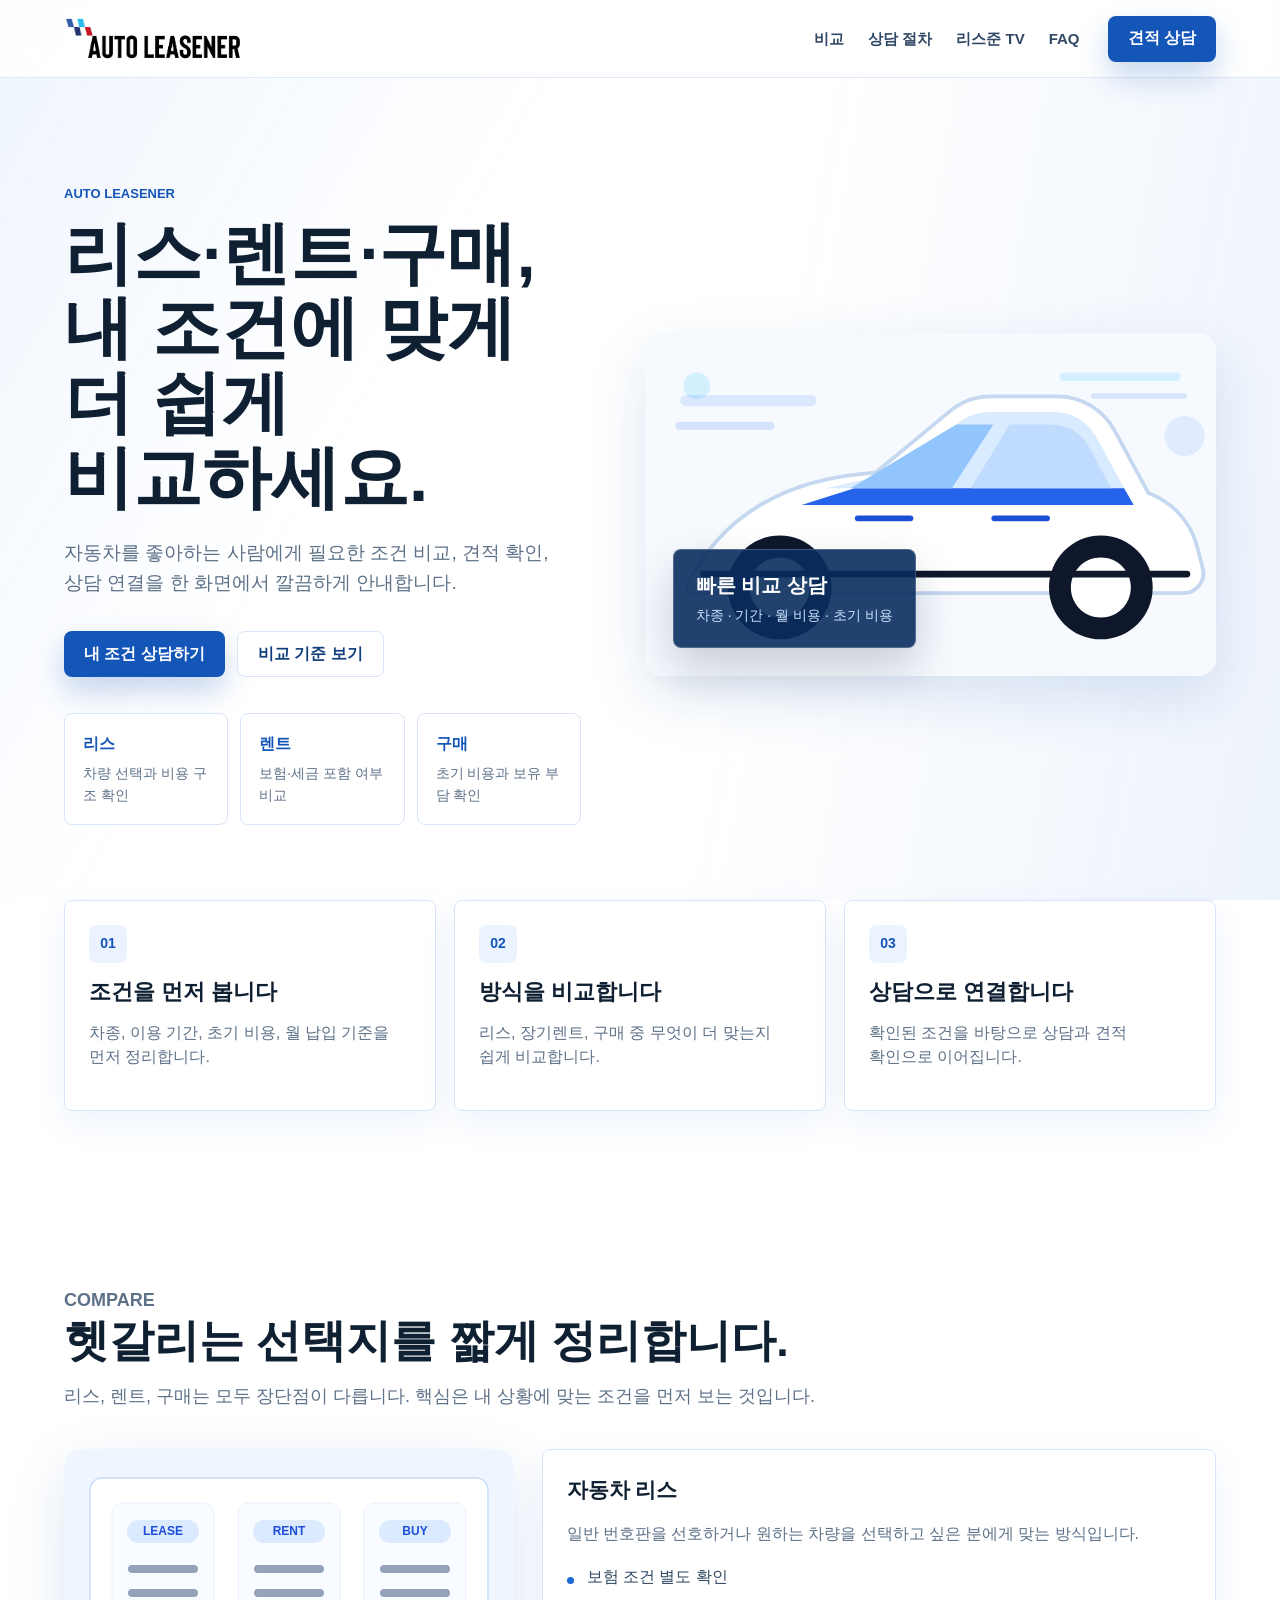
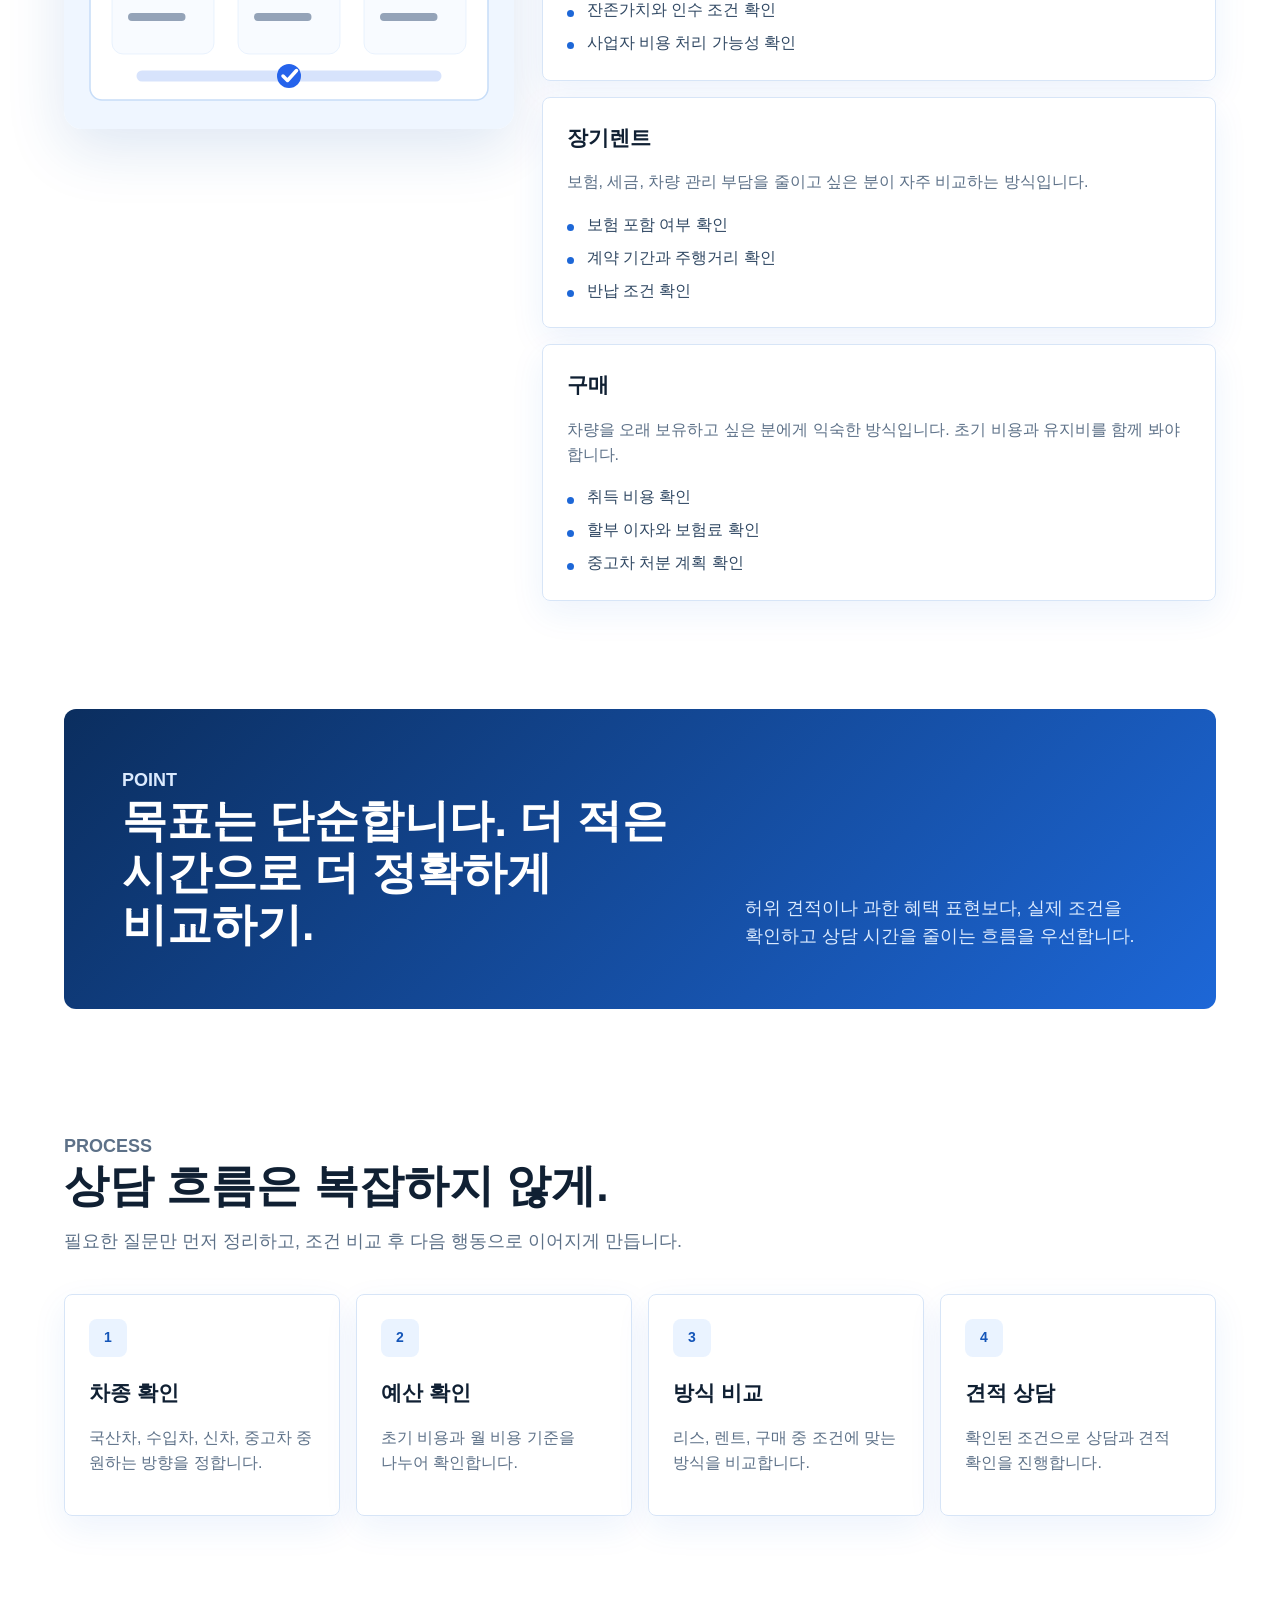
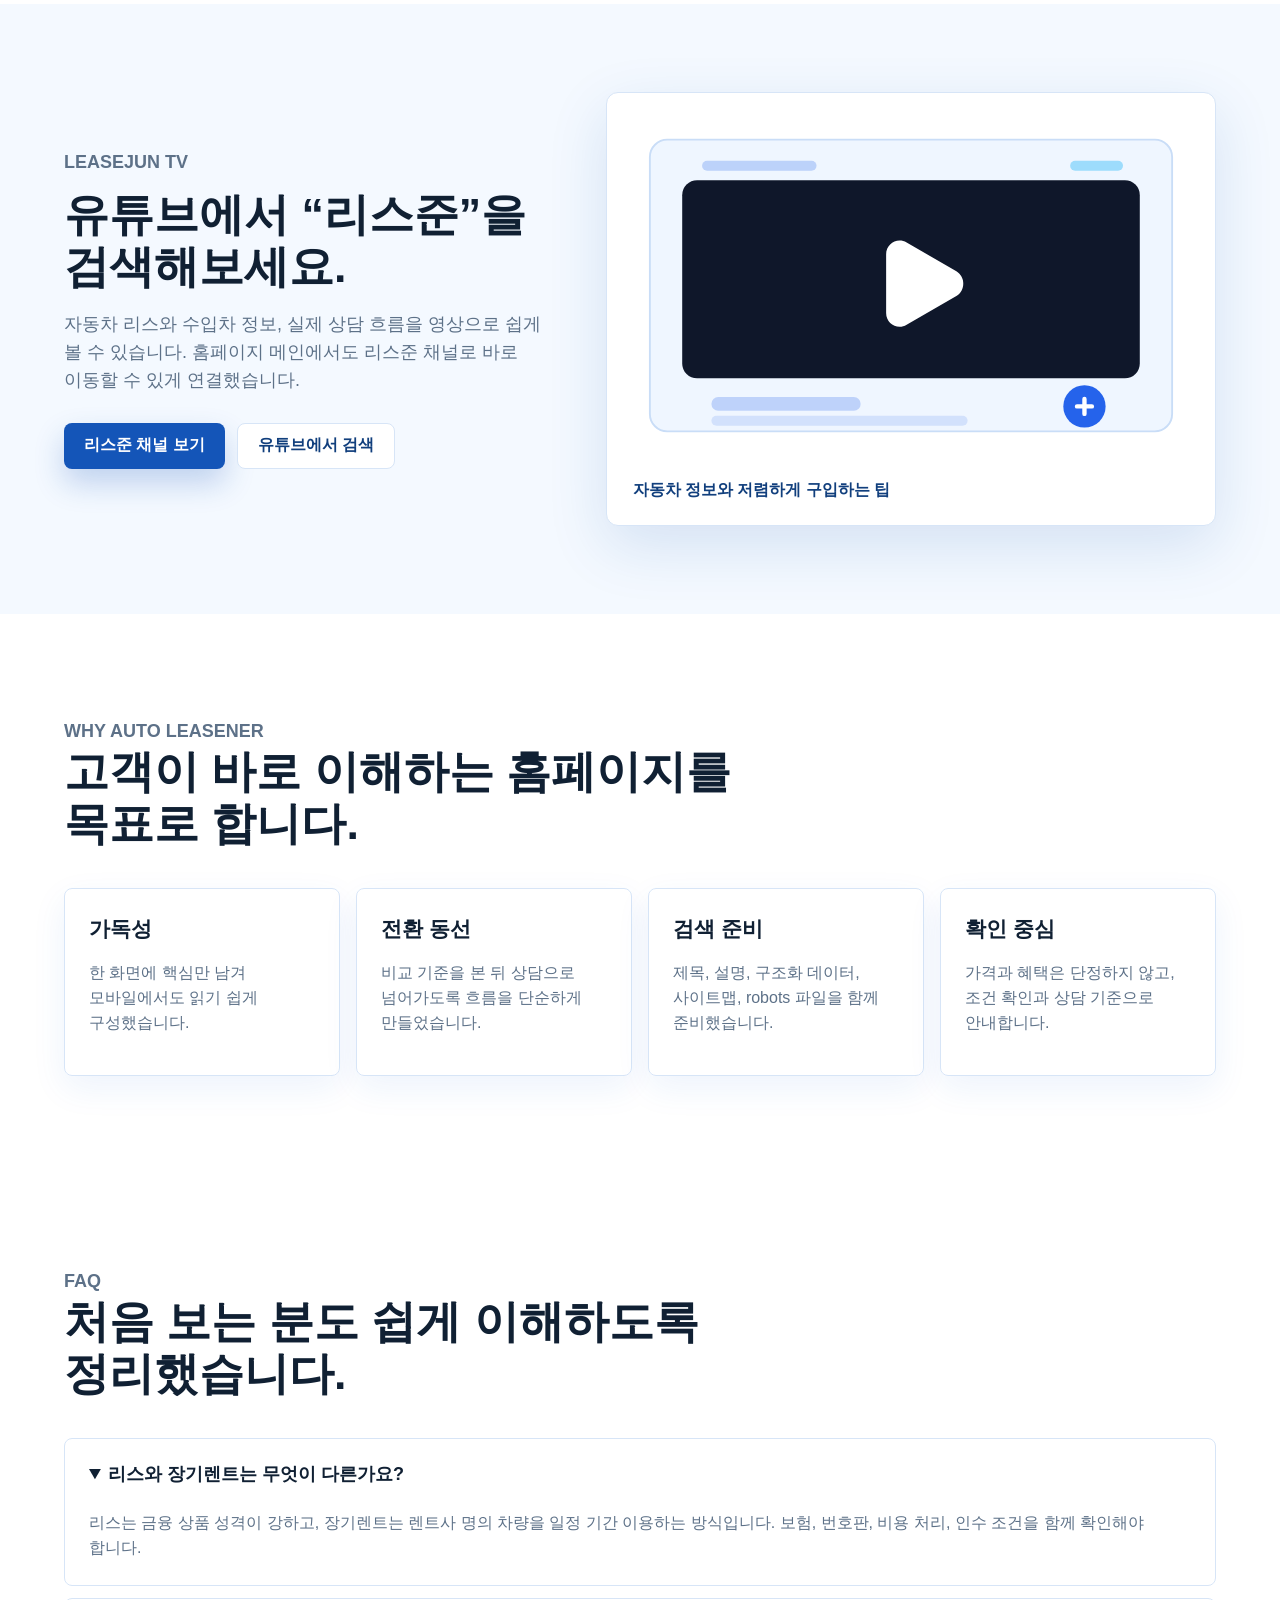
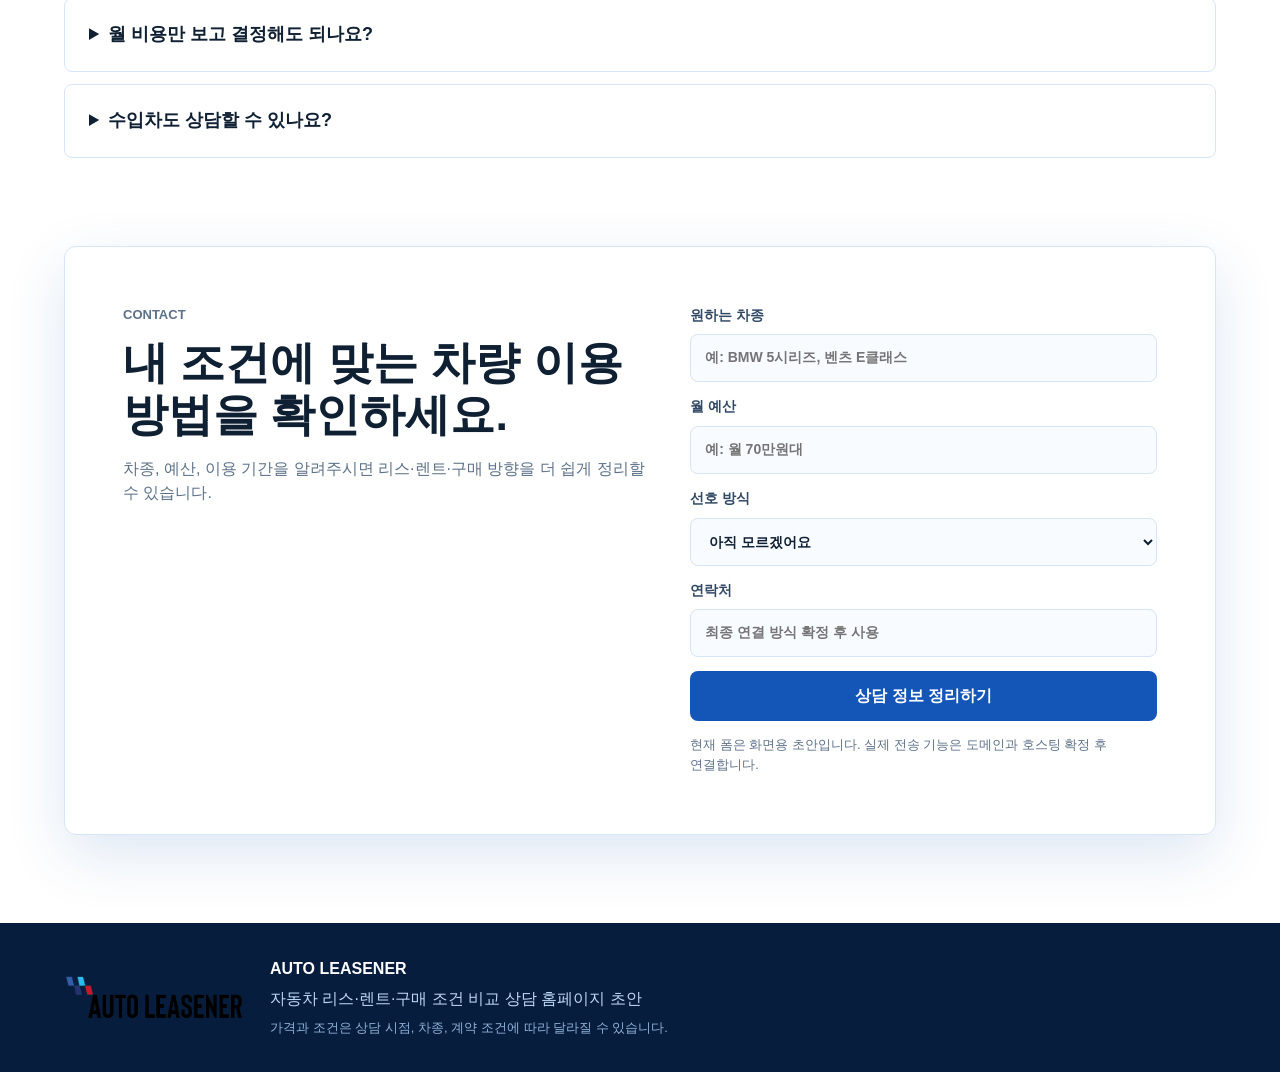
==== index.html @ 3986be1b "Add AUTO LEASENER homepage" ====
<!doctype html>
<html lang="ko">
  <head>
    <meta charset="utf-8">
    <meta name="viewport" content="width=device-width, initial-scale=1">
    <title>AUTO LEASENER | 자동차 리스·렌트·구매 상담</title>
    <meta name="description" content="AUTO LEASENER는 자동차 리스, 장기렌트, 구매 조건을 쉽게 비교하고 상담까지 연결하는 자동차 금융 상담 홈페이지입니다.">
    <meta name="keywords" content="오토리스너, AUTO LEASENER, 자동차리스, 장기렌트, 수입차리스, 자동차구매, 리스준">
    <meta name="robots" content="index, follow">
    <meta property="og:type" content="website">
    <meta property="og:locale" content="ko_KR">
    <meta property="og:title" content="AUTO LEASENER | 자동차 리스·렌트·구매 상담">
    <meta property="og:description" content="리스, 렌트, 구매 조건을 한눈에 비교하고 내 상황에 맞는 상담으로 이어집니다.">
    <meta property="og:image" content="https://dlwnsdud111.github.io/codex-ppt-autoleasener/assets/hero-car.svg">
    <meta property="og:url" content="https://dlwnsdud111.github.io/codex-ppt-autoleasener/">
    <meta name="twitter:card" content="summary_large_image">
    <link rel="canonical" href="https://dlwnsdud111.github.io/codex-ppt-autoleasener/">
    <link rel="icon" href="./assets/autoleasener-logo.png">
    <link rel="manifest" href="./site.webmanifest">
    <link rel="stylesheet" href="./styles.css">
    <!-- Naver Search Advisor verification meta tag goes here after the owner code is issued. -->
    <script type="application/ld+json">
      {
        "@context": "https://schema.org",
        "@type": "AutoDealer",
        "name": "AUTO LEASENER",
        "alternateName": "오토리스너",
        "url": "https://dlwnsdud111.github.io/codex-ppt-autoleasener/",
        "description": "자동차 리스, 장기렌트, 구매 비교 상담",
        "areaServed": "KR",
        "sameAs": [
          "https://www.youtube.com/channel/UCUGR-MnPTcXiAErvOovurAw",
          "https://sautolease.tistory.com/"
        ]
      }
    </script>
  </head>
  <body>
    <header class="site-header" data-elevated="false">
      <a class="brand" href="#top" aria-label="AUTO LEASENER 홈">
        <img src="./assets/autoleasener-logo.png" alt="AUTO LEASENER 로고">
      </a>
      <nav class="main-nav" aria-label="주요 메뉴">
        <a href="#compare">비교</a>
        <a href="#process">상담 절차</a>
        <a href="#leasejun">리스준 TV</a>
        <a href="#faq">FAQ</a>
      </nav>
      <a class="header-cta" href="#contact">견적 상담</a>
    </header>

    <main id="top">
      <section class="hero">
        <div class="hero-copy">
          <p class="eyebrow">AUTO LEASENER</p>
          <h1>리스·렌트·구매, 내 조건에 맞게 더 쉽게 비교하세요.</h1>
          <p class="hero-lead">
            자동차를 좋아하는 사람에게 필요한 조건 비교, 견적 확인, 상담 연결을 한 화면에서 깔끔하게 안내합니다.
          </p>
          <div class="hero-actions">
            <a class="primary-button" href="#contact">내 조건 상담하기</a>
            <a class="secondary-button" href="#compare">비교 기준 보기</a>
          </div>
          <dl class="trust-row" aria-label="서비스 핵심">
            <div>
              <dt>리스</dt>
              <dd>차량 선택과 비용 구조 확인</dd>
            </div>
            <div>
              <dt>렌트</dt>
              <dd>보험·세금 포함 여부 비교</dd>
            </div>
            <div>
              <dt>구매</dt>
              <dd>초기 비용과 보유 부담 확인</dd>
            </div>
          </dl>
        </div>
        <div class="hero-visual" aria-label="자동차 이미지">
          <img src="./assets/hero-car.svg" alt="파란색과 흰색 톤의 고급 자동차 이미지">
          <div class="hero-card">
            <strong>빠른 비교 상담</strong>
            <span>차종 · 기간 · 월 비용 · 초기 비용</span>
          </div>
        </div>
      </section>

      <section class="quick-panel" aria-label="핵심 안내">
        <article>
          <span>01</span>
          <h2>조건을 먼저 봅니다</h2>
          <p>차종, 이용 기간, 초기 비용, 월 납입 기준을 먼저 정리합니다.</p>
        </article>
        <article>
          <span>02</span>
          <h2>방식을 비교합니다</h2>
          <p>리스, 장기렌트, 구매 중 무엇이 더 맞는지 쉽게 비교합니다.</p>
        </article>
        <article>
          <span>03</span>
          <h2>상담으로 연결합니다</h2>
          <p>확인된 조건을 바탕으로 상담과 견적 확인으로 이어집니다.</p>
        </article>
      </section>

      <section class="section" id="compare">
        <div class="section-heading">
          <p class="eyebrow">Compare</p>
          <h2>헷갈리는 선택지를 짧게 정리합니다.</h2>
          <p>리스, 렌트, 구매는 모두 장단점이 다릅니다. 핵심은 내 상황에 맞는 조건을 먼저 보는 것입니다.</p>
        </div>
        <div class="compare-layout">
          <img class="compare-visual" src="./assets/compare-visual.svg" alt="리스 렌트 구매 비교 카드 이미지">
          <div class="compare-cards">
            <article>
              <h3>자동차 리스</h3>
              <p>일반 번호판을 선호하거나 원하는 차량을 선택하고 싶은 분에게 맞는 방식입니다.</p>
              <ul>
                <li>보험 조건 별도 확인</li>
                <li>잔존가치와 인수 조건 확인</li>
                <li>사업자 비용 처리 가능성 확인</li>
              </ul>
            </article>
            <article>
              <h3>장기렌트</h3>
              <p>보험, 세금, 차량 관리 부담을 줄이고 싶은 분이 자주 비교하는 방식입니다.</p>
              <ul>
                <li>보험 포함 여부 확인</li>
                <li>계약 기간과 주행거리 확인</li>
                <li>반납 조건 확인</li>
              </ul>
            </article>
            <article>
              <h3>구매</h3>
              <p>차량을 오래 보유하고 싶은 분에게 익숙한 방식입니다. 초기 비용과 유지비를 함께 봐야 합니다.</p>
              <ul>
                <li>취득 비용 확인</li>
                <li>할부 이자와 보험료 확인</li>
                <li>중고차 처분 계획 확인</li>
              </ul>
            </article>
          </div>
        </div>
      </section>

      <section class="blue-band">
        <div>
          <p class="eyebrow">Point</p>
          <h2>목표는 단순합니다. 더 적은 시간으로 더 정확하게 비교하기.</h2>
        </div>
        <p>
          허위 견적이나 과한 혜택 표현보다, 실제 조건을 확인하고 상담 시간을 줄이는 흐름을 우선합니다.
        </p>
      </section>

      <section class="section" id="process">
        <div class="section-heading">
          <p class="eyebrow">Process</p>
          <h2>상담 흐름은 복잡하지 않게.</h2>
          <p>필요한 질문만 먼저 정리하고, 조건 비교 후 다음 행동으로 이어지게 만듭니다.</p>
        </div>
        <ol class="process-list">
          <li>
            <span>1</span>
            <h3>차종 확인</h3>
            <p>국산차, 수입차, 신차, 중고차 중 원하는 방향을 정합니다.</p>
          </li>
          <li>
            <span>2</span>
            <h3>예산 확인</h3>
            <p>초기 비용과 월 비용 기준을 나누어 확인합니다.</p>
          </li>
          <li>
            <span>3</span>
            <h3>방식 비교</h3>
            <p>리스, 렌트, 구매 중 조건에 맞는 방식을 비교합니다.</p>
          </li>
          <li>
            <span>4</span>
            <h3>견적 상담</h3>
            <p>확인된 조건으로 상담과 견적 확인을 진행합니다.</p>
          </li>
        </ol>
      </section>

      <section class="section media-section" id="leasejun">
        <div class="media-copy">
          <p class="eyebrow">Leasejun TV</p>
          <h2>유튜브에서 “리스준”을 검색해보세요.</h2>
          <p>
            자동차 리스와 수입차 정보, 실제 상담 흐름을 영상으로 쉽게 볼 수 있습니다.
            홈페이지 메인에서도 리스준 채널로 바로 이동할 수 있게 연결했습니다.
          </p>
          <div class="media-actions">
            <a class="primary-button" href="https://www.youtube.com/channel/UCUGR-MnPTcXiAErvOovurAw" target="_blank" rel="noopener">리스준 채널 보기</a>
            <a class="secondary-button" href="https://www.youtube.com/results?search_query=%EB%A6%AC%EC%8A%A4%EC%A4%80" target="_blank" rel="noopener">유튜브에서 검색</a>
          </div>
        </div>
        <a class="video-card" href="https://www.youtube.com/channel/UCUGR-MnPTcXiAErvOovurAw" target="_blank" rel="noopener" aria-label="리스준 유튜브 채널 열기">
          <img src="./assets/youtube-leasejun.svg" alt="리스준 TV 홍보 카드">
          <span>자동차 정보와 저렴하게 구입하는 팁</span>
        </a>
      </section>

      <section class="section proof-section">
        <div class="section-heading">
          <p class="eyebrow">Why AUTO LEASENER</p>
          <h2>고객이 바로 이해하는 홈페이지를 목표로 합니다.</h2>
        </div>
        <div class="proof-grid">
          <article>
            <h3>가독성</h3>
            <p>한 화면에 핵심만 남겨 모바일에서도 읽기 쉽게 구성했습니다.</p>
          </article>
          <article>
            <h3>전환 동선</h3>
            <p>비교 기준을 본 뒤 상담으로 넘어가도록 흐름을 단순하게 만들었습니다.</p>
          </article>
          <article>
            <h3>검색 준비</h3>
            <p>제목, 설명, 구조화 데이터, 사이트맵, robots 파일을 함께 준비했습니다.</p>
          </article>
          <article>
            <h3>확인 중심</h3>
            <p>가격과 혜택은 단정하지 않고, 조건 확인과 상담 기준으로 안내합니다.</p>
          </article>
        </div>
      </section>

      <section class="section" id="faq">
        <div class="section-heading">
          <p class="eyebrow">FAQ</p>
          <h2>처음 보는 분도 쉽게 이해하도록 정리했습니다.</h2>
        </div>
        <div class="faq-list">
          <details open>
            <summary>리스와 장기렌트는 무엇이 다른가요?</summary>
            <p>리스는 금융 상품 성격이 강하고, 장기렌트는 렌트사 명의 차량을 일정 기간 이용하는 방식입니다. 보험, 번호판, 비용 처리, 인수 조건을 함께 확인해야 합니다.</p>
          </details>
          <details>
            <summary>월 비용만 보고 결정해도 되나요?</summary>
            <p>아니요. 초기 비용, 주행거리, 보험, 계약 기간, 반납 조건까지 함께 봐야 실제 부담을 알 수 있습니다.</p>
          </details>
          <details>
            <summary>수입차도 상담할 수 있나요?</summary>
            <p>가능한 방향으로 구성했습니다. 실제 가능 차종과 조건은 상담 시점의 재고와 프로모션에 따라 달라질 수 있습니다.</p>
          </details>
        </div>
      </section>

      <section class="contact-section" id="contact">
        <div>
          <p class="eyebrow">Contact</p>
          <h2>내 조건에 맞는 차량 이용 방법을 확인하세요.</h2>
          <p>차종, 예산, 이용 기간을 알려주시면 리스·렌트·구매 방향을 더 쉽게 정리할 수 있습니다.</p>
        </div>
        <form class="contact-form" aria-label="견적 상담 신청 폼">
          <label>
            원하는 차종
            <input type="text" name="car" placeholder="예: BMW 5시리즈, 벤츠 E클래스">
          </label>
          <label>
            월 예산
            <input type="text" name="budget" placeholder="예: 월 70만원대">
          </label>
          <label>
            선호 방식
            <select name="type">
              <option>아직 모르겠어요</option>
              <option>리스</option>
              <option>장기렌트</option>
              <option>구매</option>
            </select>
          </label>
          <label>
            연락처
            <input type="text" name="contact" placeholder="최종 연결 방식 확정 후 사용">
          </label>
          <button type="button">상담 정보 정리하기</button>
          <p class="form-note">현재 폼은 화면용 초안입니다. 실제 전송 기능은 도메인과 호스팅 확정 후 연결합니다.</p>
        </form>
      </section>
    </main>

    <footer class="site-footer">
      <img src="./assets/autoleasener-logo.png" alt="AUTO LEASENER 로고">
      <div>
        <strong>AUTO LEASENER</strong>
        <p>자동차 리스·렌트·구매 조건 비교 상담 홈페이지 초안</p>
        <p class="small">가격과 조건은 상담 시점, 차종, 계약 조건에 따라 달라질 수 있습니다.</p>
      </div>
    </footer>
    <script src="./script.js"></script>
  </body>
</html>
---- styles.css ----
:root {
  --blue-900: #0b2e5f;
  --blue-800: #113f7d;
  --blue-700: #1455b8;
  --blue-600: #1d67d7;
  --blue-500: #2f80ed;
  --blue-100: #eaf3ff;
  --sky-100: #f4f9ff;
  --ink: #102033;
  --muted: #5d7188;
  --line: #d7e5f7;
  --white: #ffffff;
  --shadow: 0 20px 60px rgba(21, 86, 171, .14);
}

* {
  box-sizing: border-box;
}

html {
  scroll-behavior: smooth;
}

body {
  margin: 0;
  font-family: "Pretendard", "Noto Sans KR", "Apple SD Gothic Neo", "Malgun Gothic", Arial, sans-serif;
  color: var(--ink);
  background: #fff;
  line-height: 1.55;
}

body::before {
  content: "";
  position: fixed;
  inset: 0;
  pointer-events: none;
  background:
    linear-gradient(120deg, rgba(47, 128, 237, .08), transparent 34%),
    linear-gradient(280deg, rgba(29, 103, 215, .08), transparent 42%);
  z-index: -1;
}

a {
  color: inherit;
  text-decoration: none;
}

img {
  display: block;
  max-width: 100%;
}

.site-header {
  position: sticky;
  top: 0;
  z-index: 20;
  display: flex;
  align-items: center;
  gap: 28px;
  height: 78px;
  padding: 0 clamp(20px, 5vw, 72px);
  background: rgba(255, 255, 255, .9);
  border-bottom: 1px solid rgba(215, 229, 247, .8);
  backdrop-filter: blur(16px);
}

.site-header[data-elevated="true"] {
  box-shadow: 0 12px 30px rgba(16, 32, 51, .08);
}

.brand {
  display: flex;
  align-items: center;
  width: 178px;
  min-width: 178px;
}

.brand img {
  width: 100%;
  height: auto;
}

.main-nav {
  display: flex;
  align-items: center;
  gap: 24px;
  margin-left: auto;
  color: #304863;
  font-size: 15px;
  font-weight: 700;
}

.main-nav a:hover {
  color: var(--blue-700);
}

.header-cta,
.primary-button,
.secondary-button {
  display: inline-flex;
  align-items: center;
  justify-content: center;
  min-height: 46px;
  padding: 0 20px;
  border-radius: 8px;
  font-weight: 800;
  white-space: nowrap;
}

.header-cta,
.primary-button {
  color: #fff;
  background: var(--blue-700);
  box-shadow: 0 14px 30px rgba(20, 85, 184, .24);
}

.secondary-button {
  color: var(--blue-800);
  background: #fff;
  border: 1px solid var(--line);
}

.hero {
  display: grid;
  grid-template-columns: minmax(0, .95fr) minmax(420px, 1.05fr);
  align-items: center;
  gap: clamp(28px, 5vw, 72px);
  min-height: calc(100vh - 78px);
  padding: clamp(44px, 6vw, 88px) clamp(20px, 5vw, 72px) 46px;
}

.eyebrow {
  margin: 0 0 12px;
  color: var(--blue-700);
  font-size: 13px;
  font-weight: 900;
  letter-spacing: 0;
  text-transform: uppercase;
}

h1,
h2,
h3,
p {
  word-break: keep-all;
}

h1 {
  max-width: 680px;
  margin: 0;
  font-size: clamp(40px, 5.4vw, 74px);
  line-height: 1.08;
  letter-spacing: 0;
}

h2 {
  margin: 0;
  font-size: clamp(28px, 3.5vw, 48px);
  line-height: 1.16;
  letter-spacing: 0;
}

h3 {
  margin: 0;
  font-size: 21px;
  letter-spacing: 0;
}

.hero-lead {
  max-width: 620px;
  margin: 24px 0 0;
  color: var(--muted);
  font-size: 19px;
}

.hero-actions {
  display: flex;
  flex-wrap: wrap;
  gap: 12px;
  margin-top: 34px;
}

.trust-row {
  display: grid;
  grid-template-columns: repeat(3, minmax(0, 1fr));
  gap: 12px;
  max-width: 660px;
  margin: 36px 0 0;
}

.trust-row div {
  padding: 18px;
  border: 1px solid var(--line);
  border-radius: 8px;
  background: rgba(255, 255, 255, .82);
}

.trust-row dt {
  color: var(--blue-700);
  font-weight: 900;
}

.trust-row dd {
  margin: 6px 0 0;
  color: var(--muted);
  font-size: 14px;
}

.hero-visual {
  position: relative;
}

.hero-visual img {
  width: 100%;
  border-radius: 18px;
  box-shadow: var(--shadow);
}

.hero-card {
  position: absolute;
  left: 28px;
  bottom: 28px;
  display: grid;
  gap: 4px;
  max-width: 340px;
  padding: 20px 22px;
  color: #fff;
  background: rgba(11, 46, 95, .9);
  border: 1px solid rgba(255, 255, 255, .22);
  border-radius: 8px;
  box-shadow: 0 20px 44px rgba(15, 23, 42, .2);
}

.hero-card strong {
  font-size: 20px;
}

.hero-card span {
  color: #cfe4ff;
  font-size: 14px;
}

.quick-panel {
  display: grid;
  grid-template-columns: repeat(3, minmax(0, 1fr));
  gap: 18px;
  padding: 0 clamp(20px, 5vw, 72px) 72px;
}

.quick-panel article,
.compare-cards article,
.proof-grid article,
.process-list li {
  border: 1px solid var(--line);
  border-radius: 8px;
  background: rgba(255, 255, 255, .94);
  box-shadow: 0 12px 34px rgba(29, 103, 215, .08);
}

.quick-panel article {
  padding: 24px;
}

.quick-panel span,
.process-list span {
  display: inline-flex;
  align-items: center;
  justify-content: center;
  width: 38px;
  height: 38px;
  color: var(--blue-700);
  font-size: 14px;
  font-weight: 900;
  background: var(--blue-100);
  border-radius: 8px;
}

.quick-panel h2 {
  margin-top: 16px;
  font-size: 22px;
}

.quick-panel p,
.compare-cards p,
.proof-grid p,
.process-list p,
.section-heading p,
.media-copy p,
.contact-section p,
.faq-list p {
  color: var(--muted);
}

.section {
  padding: 88px clamp(20px, 5vw, 72px);
}

.section-heading {
  max-width: 760px;
  margin-bottom: 38px;
}

.section-heading p {
  margin: 16px 0 0;
  font-size: 18px;
}

.compare-layout {
  display: grid;
  grid-template-columns: minmax(340px, .8fr) minmax(0, 1.2fr);
  gap: 28px;
  align-items: start;
}

.compare-visual {
  width: 100%;
  border-radius: 18px;
  box-shadow: var(--shadow);
}

.compare-cards {
  display: grid;
  gap: 16px;
}

.compare-cards article {
  padding: 24px;
}

.compare-cards ul {
  display: grid;
  gap: 8px;
  margin: 18px 0 0;
  padding: 0;
  list-style: none;
}

.compare-cards li {
  position: relative;
  padding-left: 20px;
  color: #304863;
}

.compare-cards li::before {
  content: "";
  position: absolute;
  left: 0;
  top: .72em;
  width: 7px;
  height: 7px;
  background: var(--blue-600);
  border-radius: 999px;
}

.blue-band {
  display: grid;
  grid-template-columns: minmax(0, 1fr) minmax(320px, .7fr);
  gap: 32px;
  align-items: end;
  margin: 20px clamp(20px, 5vw, 72px);
  padding: clamp(32px, 5vw, 58px);
  color: #fff;
  background: linear-gradient(135deg, var(--blue-900), var(--blue-600));
  border-radius: 12px;
}

.blue-band .eyebrow,
.blue-band p {
  color: #dbeafe;
}

.blue-band p {
  margin: 0;
  font-size: 18px;
}

.process-list {
  display: grid;
  grid-template-columns: repeat(4, minmax(0, 1fr));
  gap: 16px;
  margin: 0;
  padding: 0;
  list-style: none;
}

.process-list li {
  padding: 24px;
}

.process-list h3 {
  margin-top: 20px;
}

.media-section {
  display: grid;
  grid-template-columns: minmax(0, .9fr) minmax(360px, 1.1fr);
  gap: 42px;
  align-items: center;
  background: var(--sky-100);
}

.media-copy p {
  font-size: 18px;
}

.media-actions {
  display: flex;
  flex-wrap: wrap;
  gap: 12px;
  margin-top: 28px;
}

.video-card {
  display: block;
  padding: 18px;
  background: #fff;
  border: 1px solid var(--line);
  border-radius: 12px;
  box-shadow: var(--shadow);
}

.video-card span {
  display: block;
  padding: 18px 8px 4px;
  color: var(--blue-800);
  font-weight: 900;
}

.proof-grid {
  display: grid;
  grid-template-columns: repeat(4, minmax(0, 1fr));
  gap: 16px;
}

.proof-grid article {
  padding: 24px;
}

.faq-list {
  display: grid;
  gap: 12px;
}

.faq-list details {
  border: 1px solid var(--line);
  border-radius: 8px;
  background: #fff;
}

.faq-list summary {
  cursor: pointer;
  padding: 22px 24px;
  color: var(--ink);
  font-size: 18px;
  font-weight: 900;
}

.faq-list p {
  margin: 0;
  padding: 0 24px 24px;
}

.contact-section {
  display: grid;
  grid-template-columns: minmax(0, .9fr) minmax(340px, .8fr);
  gap: 42px;
  align-items: start;
  margin: 0 clamp(20px, 5vw, 72px) 88px;
  padding: clamp(32px, 5vw, 58px);
  background: #fff;
  border: 1px solid var(--line);
  border-radius: 12px;
  box-shadow: var(--shadow);
}

.contact-form {
  display: grid;
  gap: 14px;
}

.contact-form label {
  display: grid;
  gap: 8px;
  color: #304863;
  font-size: 14px;
  font-weight: 900;
}

.contact-form input,
.contact-form select {
  width: 100%;
  min-height: 48px;
  padding: 0 14px;
  color: var(--ink);
  font: inherit;
  border: 1px solid var(--line);
  border-radius: 8px;
  background: #f8fbff;
}

.contact-form button {
  min-height: 50px;
  color: #fff;
  font: inherit;
  font-weight: 900;
  background: var(--blue-700);
  border: 0;
  border-radius: 8px;
}

.form-note {
  margin: 0;
  font-size: 13px;
}

.site-footer {
  display: grid;
  grid-template-columns: 180px minmax(0, 1fr);
  gap: 26px;
  align-items: center;
  padding: 34px clamp(20px, 5vw, 72px);
  background: #071d3d;
  color: #fff;
}

.site-footer p {
  margin: 6px 0 0;
  color: #bdd7f6;
}

.site-footer .small {
  color: #8fb2d9;
  font-size: 13px;
}

@media (max-width: 980px) {
  .main-nav {
    display: none;
  }

  .hero,
  .compare-layout,
  .media-section,
  .contact-section,
  .blue-band {
    grid-template-columns: 1fr;
  }

  .hero {
    min-height: auto;
  }

  .quick-panel,
  .process-list,
  .proof-grid {
    grid-template-columns: repeat(2, minmax(0, 1fr));
  }
}

@media (max-width: 640px) {
  .site-header {
    height: auto;
    min-height: 70px;
    padding: 14px 18px;
  }

  .brand {
    width: 146px;
    min-width: 146px;
  }

  .header-cta {
    padding: 0 14px;
    min-height: 40px;
    font-size: 14px;
  }

  .hero,
  .section {
    padding-left: 18px;
    padding-right: 18px;
  }

  .trust-row,
  .quick-panel,
  .process-list,
  .proof-grid {
    grid-template-columns: 1fr;
  }

  .hero-card {
    position: static;
    margin-top: 14px;
    max-width: none;
  }

  .contact-section,
  .blue-band {
    margin-left: 18px;
    margin-right: 18px;
  }

  .site-footer {
    grid-template-columns: 1fr;
  }
}
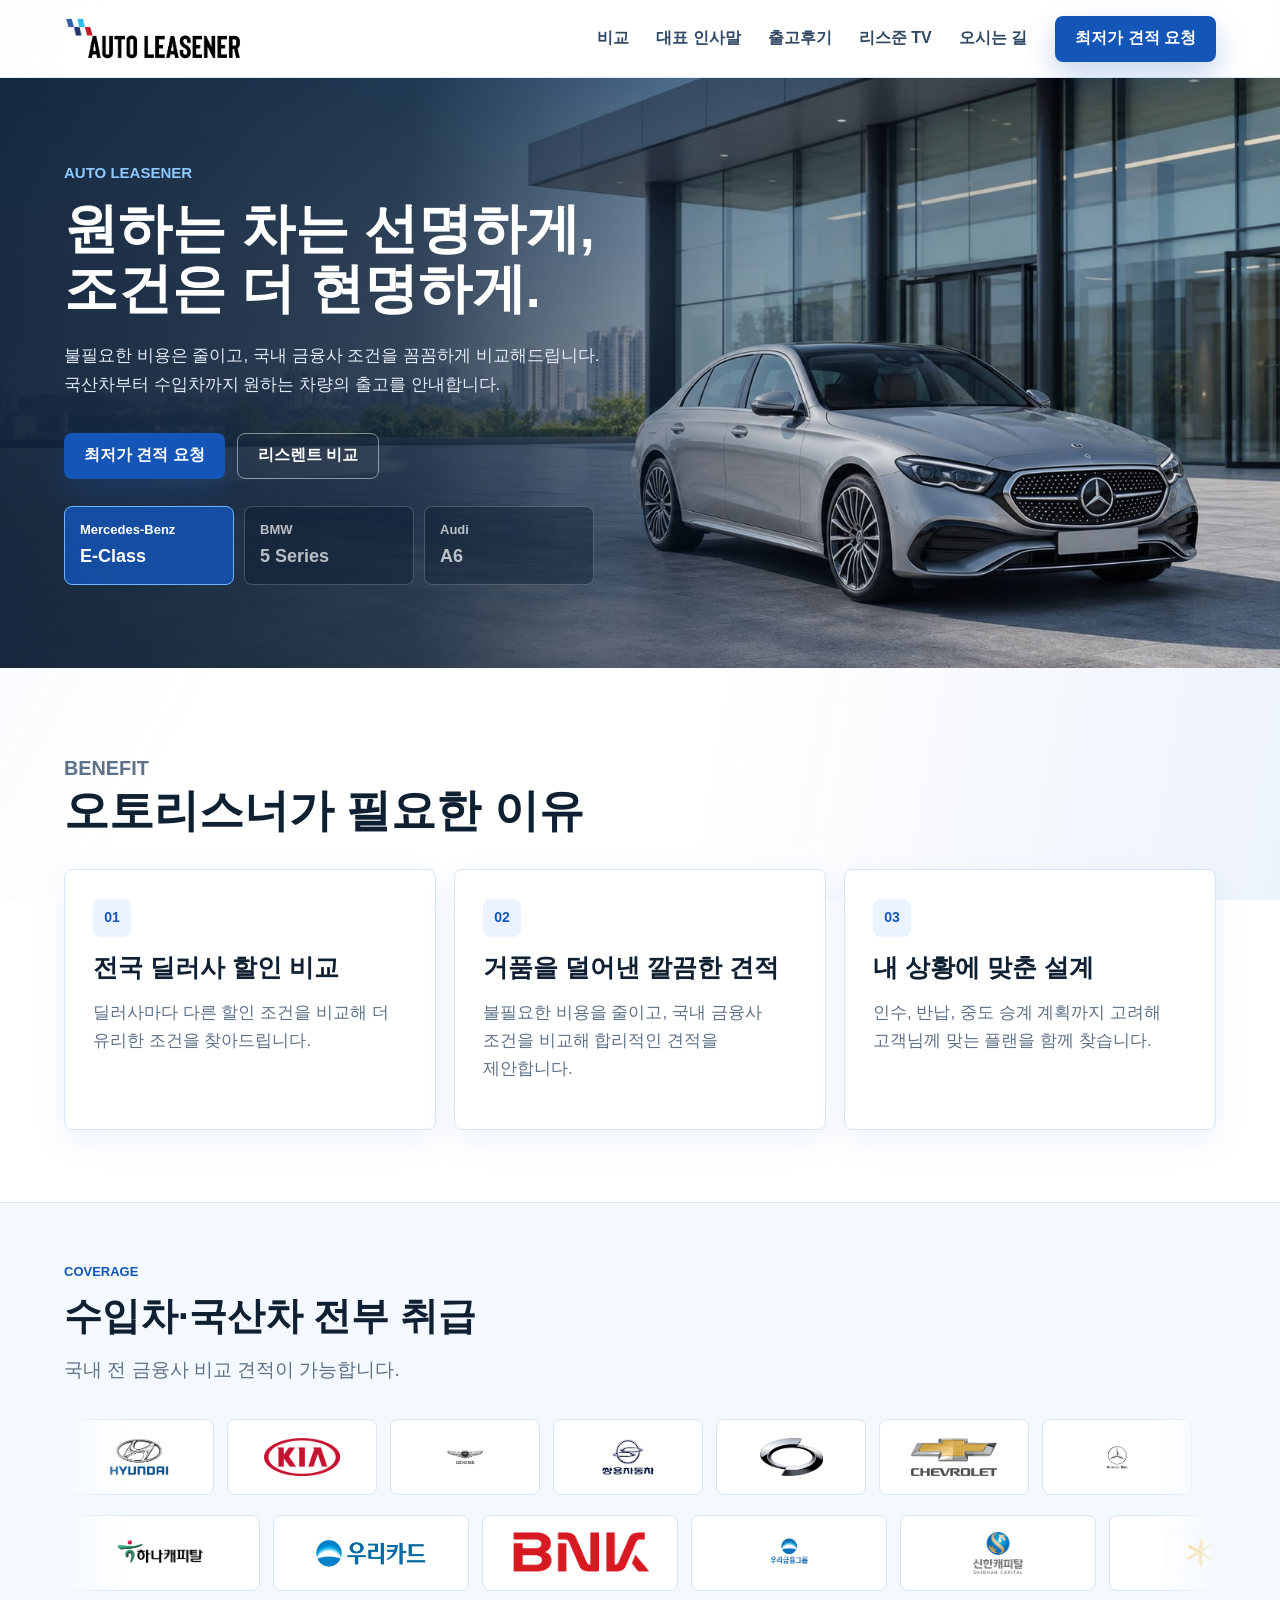
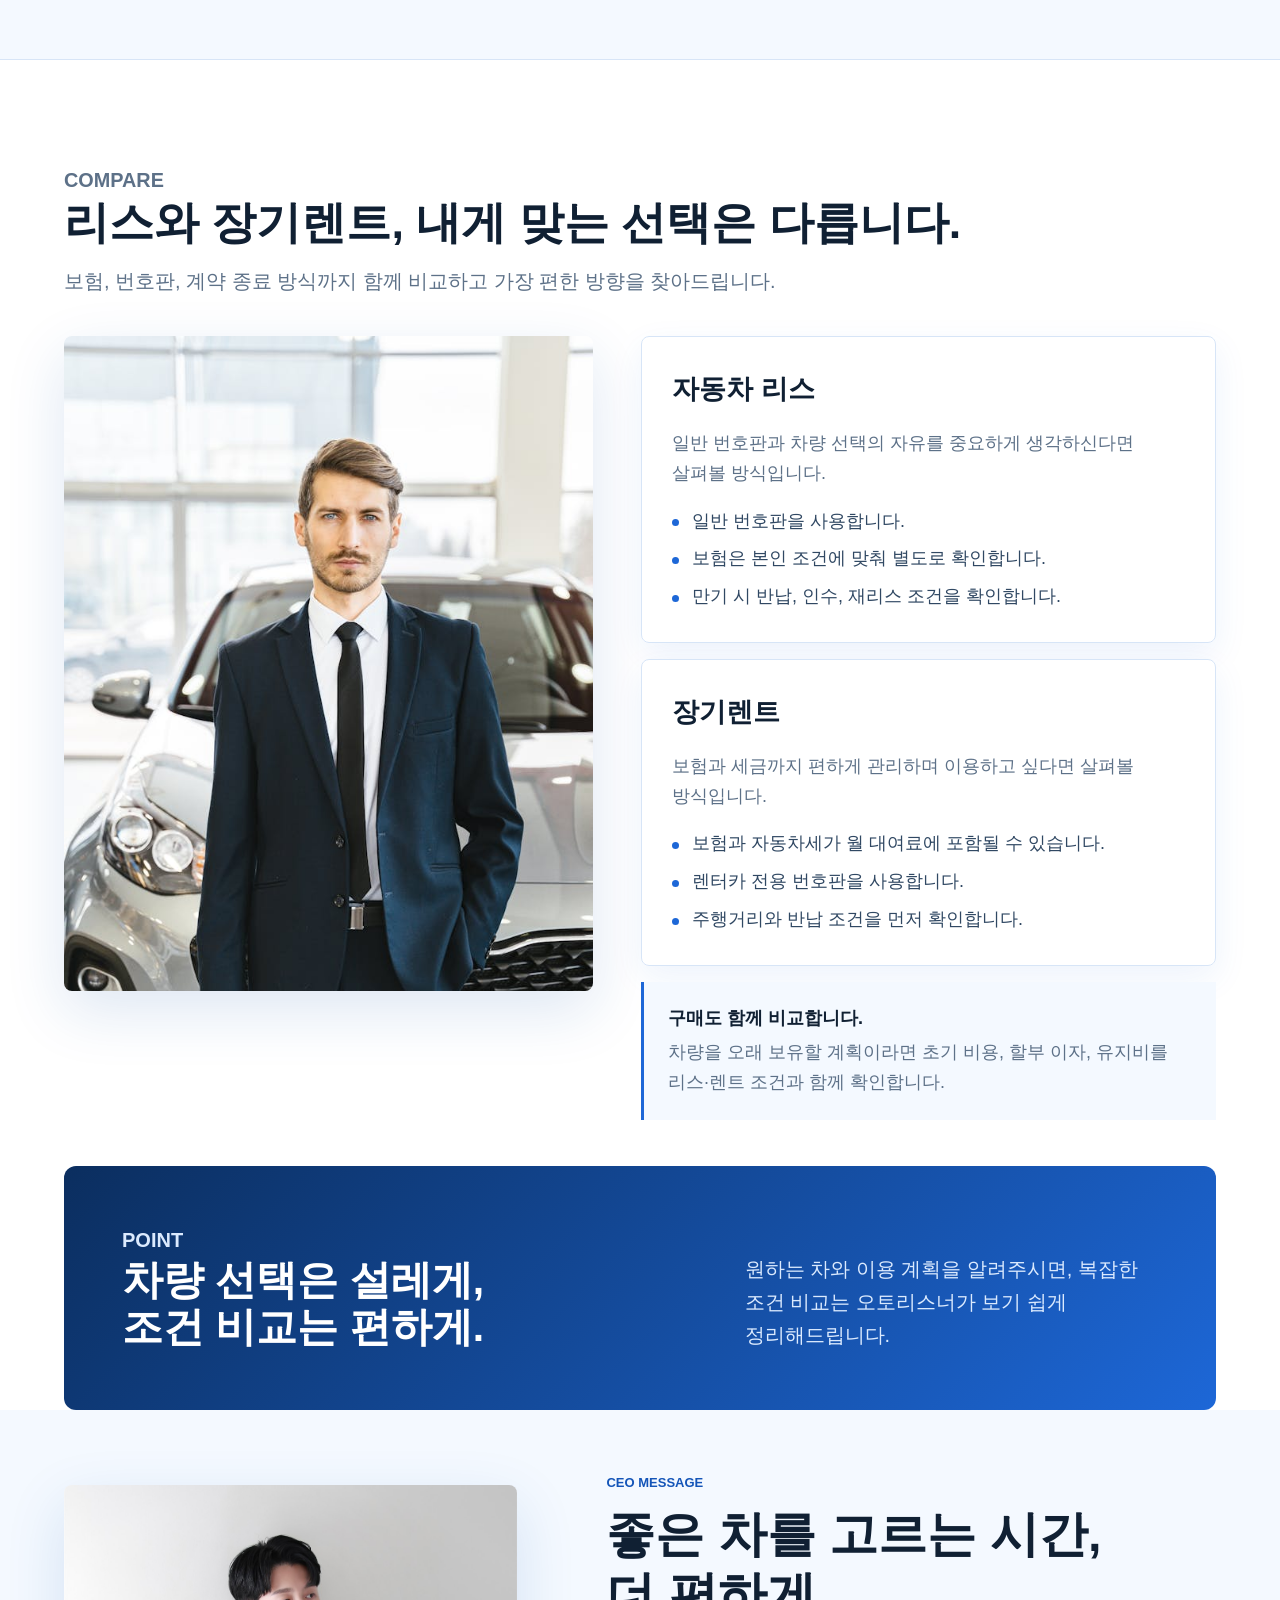
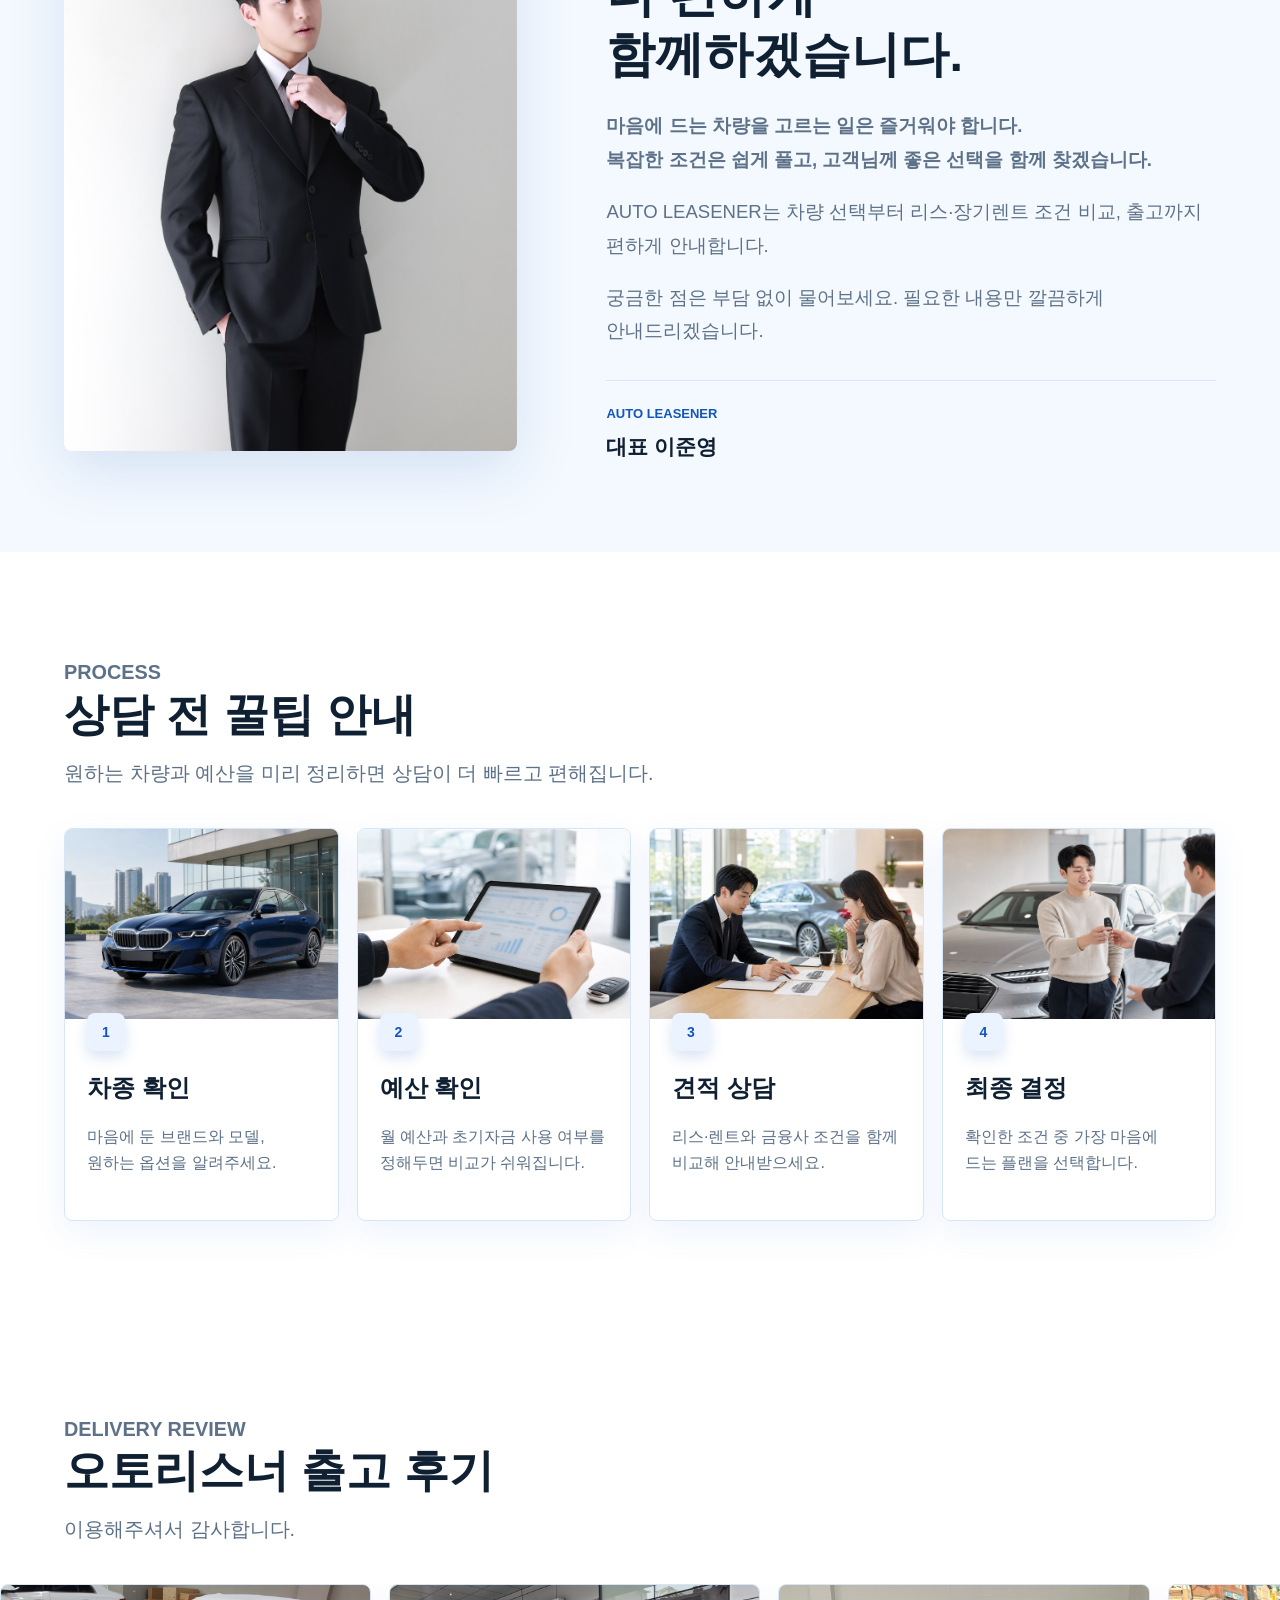
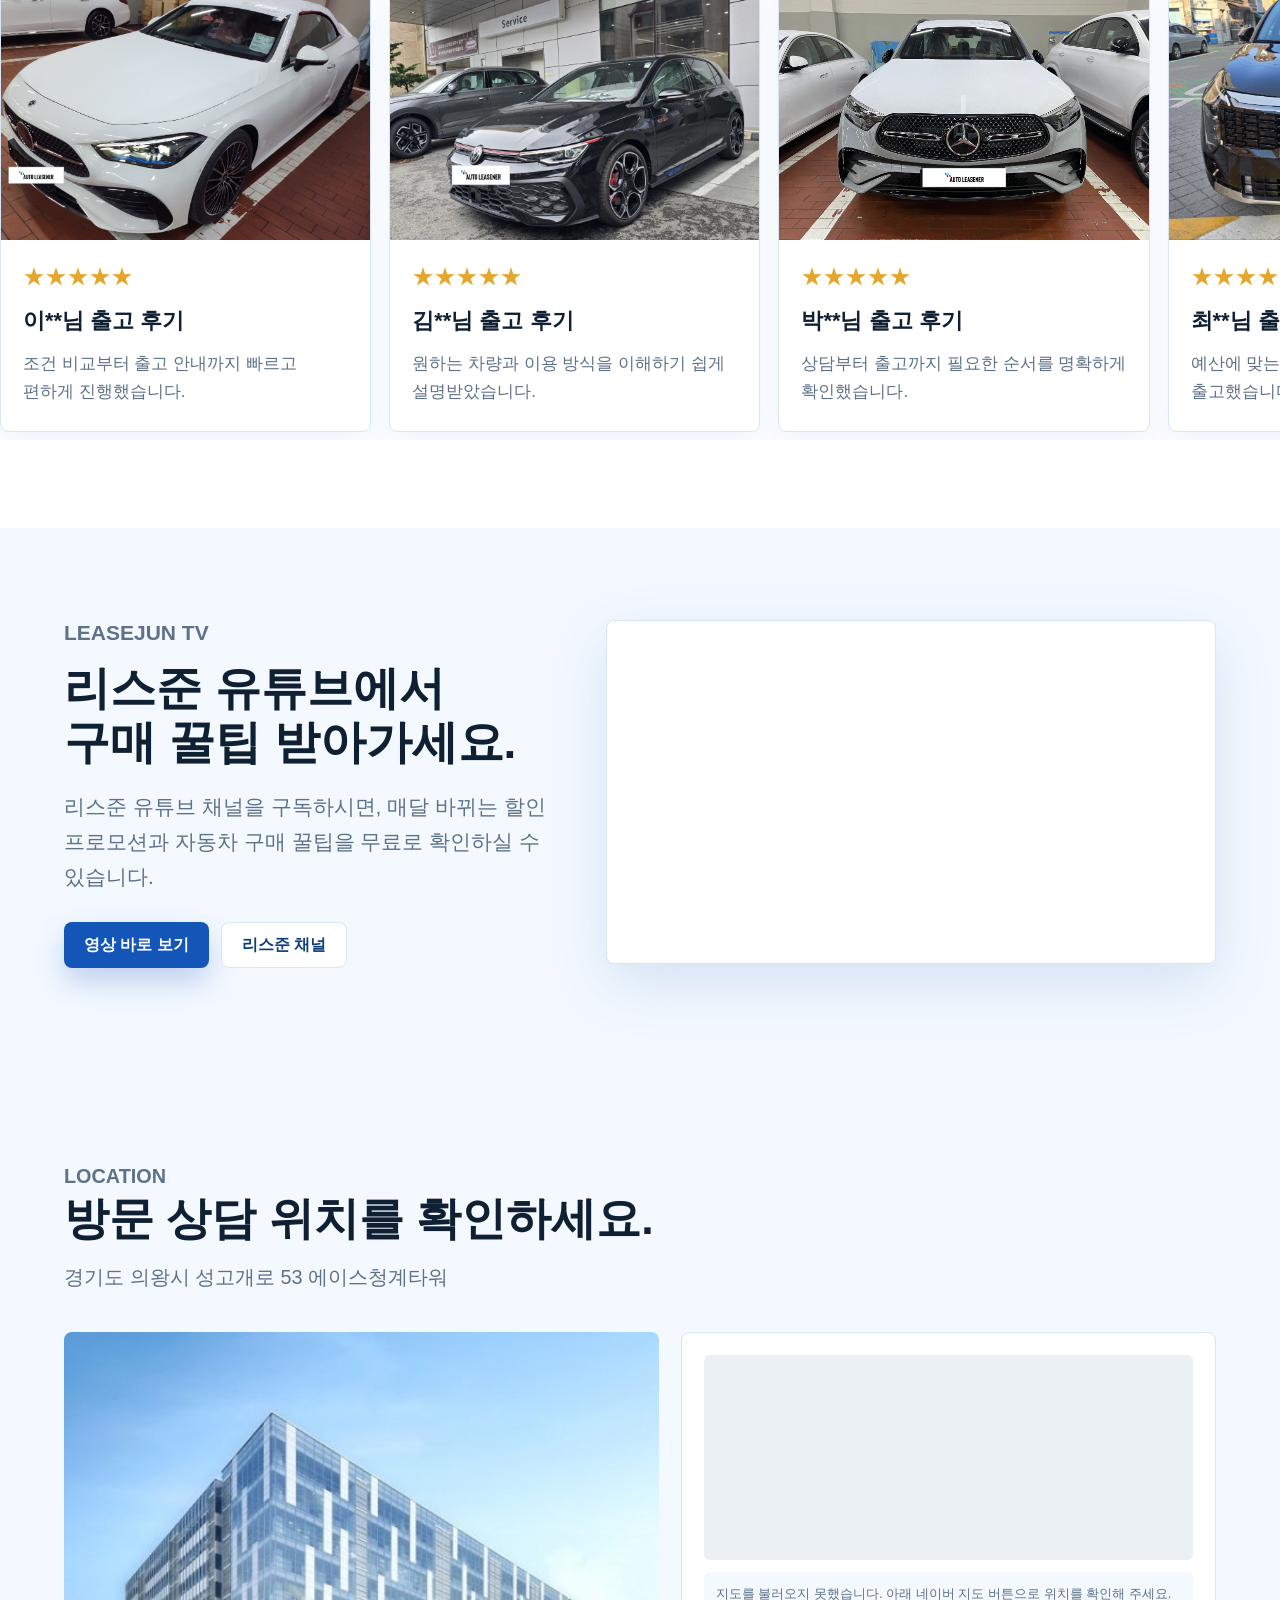
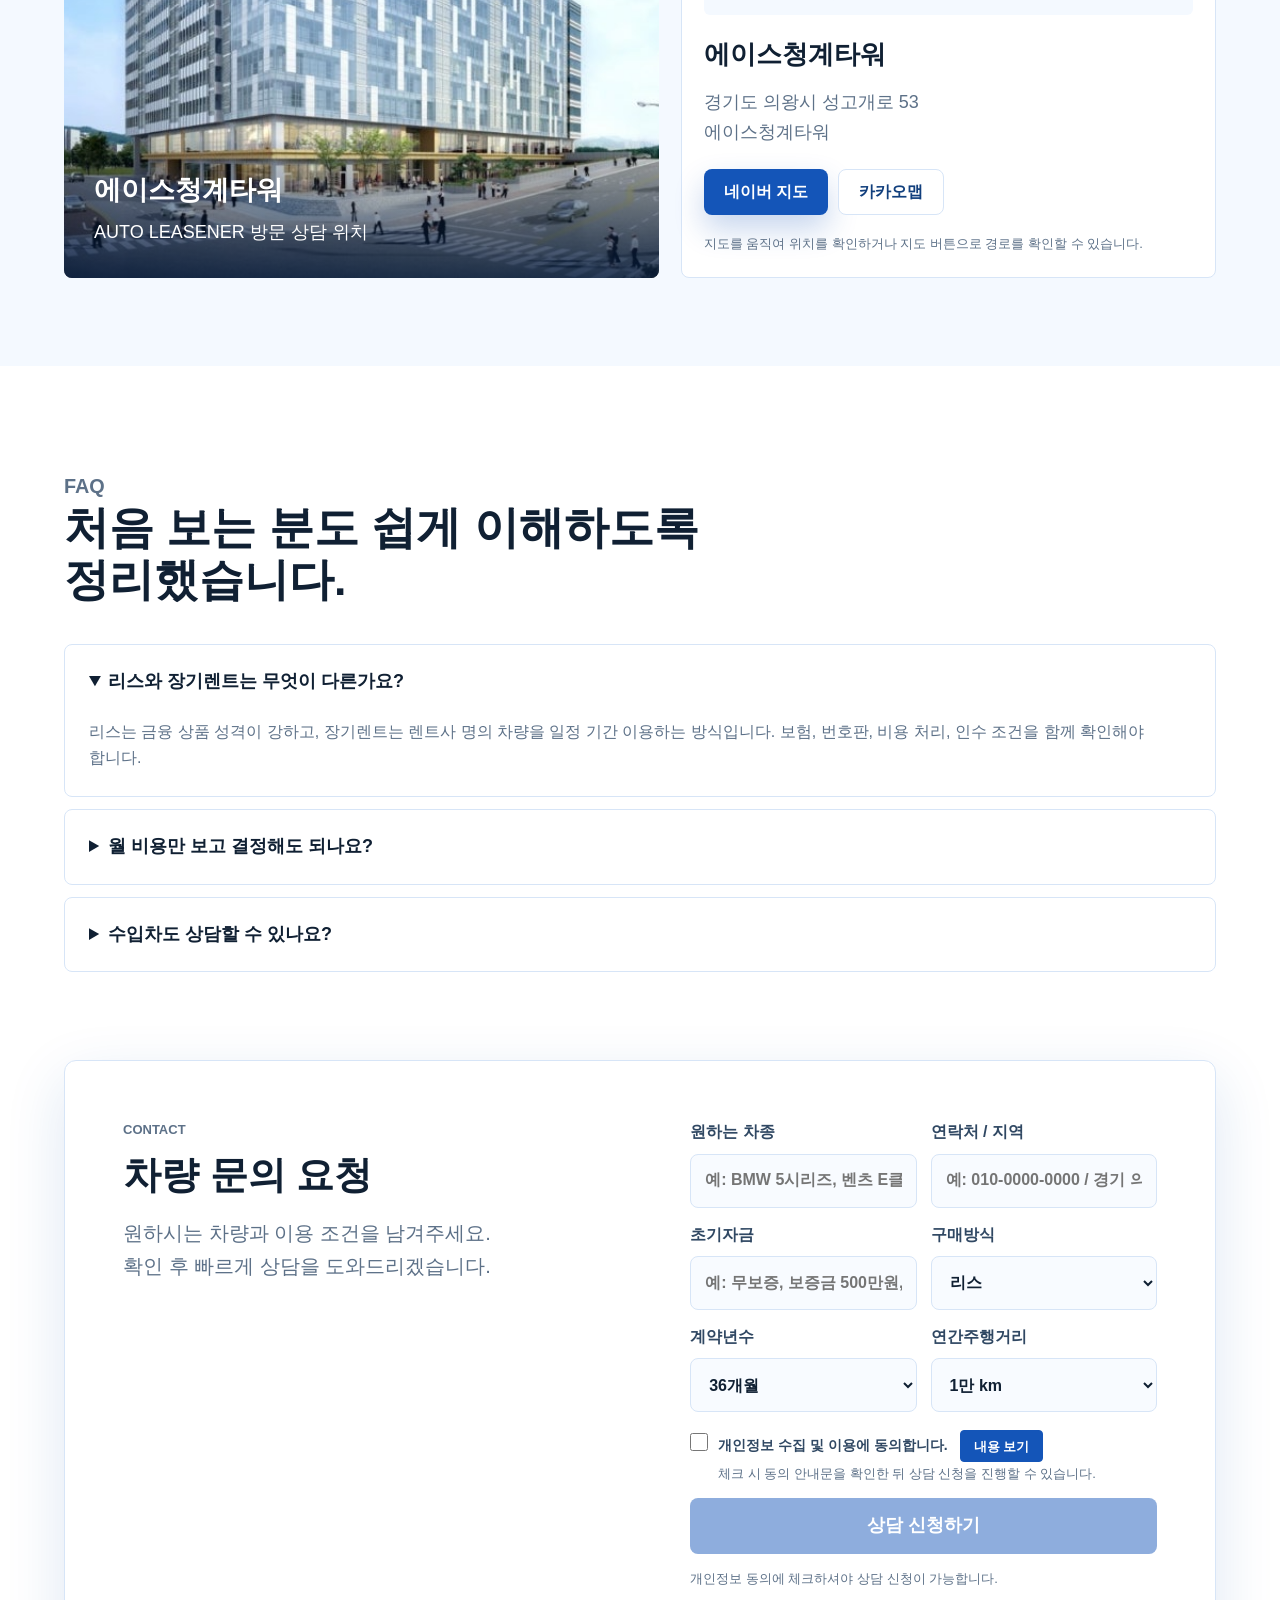
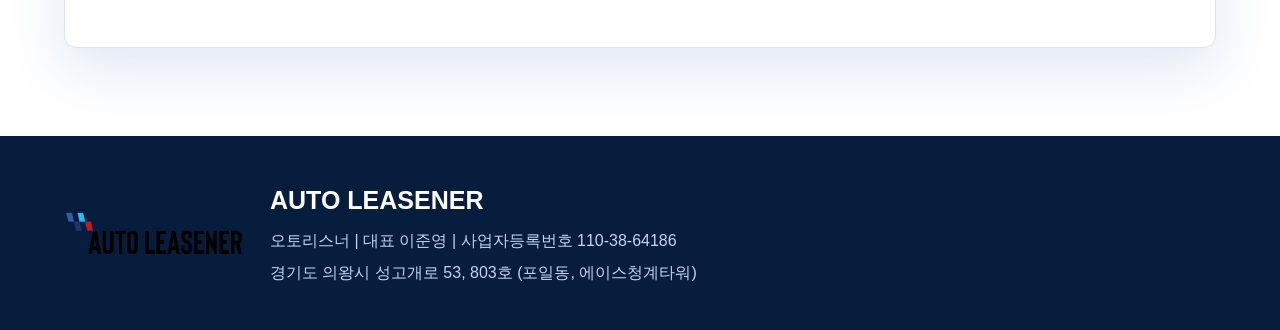
==== commit d223c6b5: "Publish responsive homepage for autoleasener.co.kr" ====
--- a/index.html
+++ b/index.html
@@ -11,10 +11,10 @@
     <meta property="og:locale" content="ko_KR">
     <meta property="og:title" content="AUTO LEASENER | 자동차 리스·렌트·구매 상담">
     <meta property="og:description" content="리스, 렌트, 구매 조건을 한눈에 비교하고 내 상황에 맞는 상담으로 이어집니다.">
-    <meta property="og:image" content="https://dlwnsdud111.github.io/codex-ppt-autoleasener/assets/hero-car.svg">
-    <meta property="og:url" content="https://dlwnsdud111.github.io/codex-ppt-autoleasener/">
+    <meta property="og:image" content="https://autoleasener.co.kr/assets/hero-mercedes-eclass-right.jpg">
+    <meta property="og:url" content="https://autoleasener.co.kr/">
     <meta name="twitter:card" content="summary_large_image">
-    <link rel="canonical" href="https://dlwnsdud111.github.io/codex-ppt-autoleasener/">
+    <link rel="canonical" href="https://autoleasener.co.kr/">
     <link rel="icon" href="./assets/autoleasener-logo.png">
     <link rel="manifest" href="./site.webmanifest">
     <link rel="stylesheet" href="./styles.css">
@@ -25,11 +25,18 @@
         "@type": "AutoDealer",
         "name": "AUTO LEASENER",
         "alternateName": "오토리스너",
-        "url": "https://dlwnsdud111.github.io/codex-ppt-autoleasener/",
+        "url": "https://autoleasener.co.kr/",
         "description": "자동차 리스, 장기렌트, 구매 비교 상담",
         "areaServed": "KR",
+        "address": {
+          "@type": "PostalAddress",
+          "streetAddress": "성고개로 53, 803호 (포일동, 에이스청계타워)",
+          "addressLocality": "의왕시",
+          "addressRegion": "경기도",
+          "addressCountry": "KR"
+        },
         "sameAs": [
-          "https://www.youtube.com/channel/UCUGR-MnPTcXiAErvOovurAw",
+          "https://www.youtube.com/@leasejun",
           "https://sautolease.tistory.com/"
         ]
       }
@@ -42,192 +49,306 @@
       </a>
       <nav class="main-nav" aria-label="주요 메뉴">
         <a href="#compare">비교</a>
-        <a href="#process">상담 절차</a>
+        <a href="#greeting">대표 인사말</a>
+        <a href="#reviews">출고후기</a>
         <a href="#leasejun">리스준 TV</a>
-        <a href="#faq">FAQ</a>
+        <a href="#location">오시는 길</a>
       </nav>
-      <a class="header-cta" href="#contact">견적 상담</a>
+      <a class="header-cta" href="#contact">최저가 견적 요청</a>
     </header>
 
     <main id="top">
-      <section class="hero">
+      <section class="hero hero-showcase">
+        <div class="hero-slides" aria-hidden="true">
+          <figure class="hero-slide is-active" data-hero-slide="0">
+            <img src="./assets/hero-mercedes-eclass-right.jpg" alt="">
+          </figure>
+          <figure class="hero-slide" data-hero-slide="1">
+            <img src="./assets/hero-bmw-5series-right.jpg" alt="">
+          </figure>
+          <figure class="hero-slide" data-hero-slide="2">
+            <img src="./assets/hero-audi-a6-right.jpg" alt="">
+          </figure>
+        </div>
         <div class="hero-copy">
           <p class="eyebrow">AUTO LEASENER</p>
-          <h1>리스·렌트·구매, 내 조건에 맞게 더 쉽게 비교하세요.</h1>
+          <h1>원하는 차는 선명하게,<br>조건은 더 현명하게.</h1>
           <p class="hero-lead">
-            자동차를 좋아하는 사람에게 필요한 조건 비교, 견적 확인, 상담 연결을 한 화면에서 깔끔하게 안내합니다.
+            불필요한 비용은 줄이고, 국내 금융사 조건을 꼼꼼하게 비교해드립니다.<br>국산차부터 수입차까지 원하는 차량의 출고를 안내합니다.
           </p>
           <div class="hero-actions">
-            <a class="primary-button" href="#contact">내 조건 상담하기</a>
-            <a class="secondary-button" href="#compare">비교 기준 보기</a>
-          </div>
-          <dl class="trust-row" aria-label="서비스 핵심">
-            <div>
-              <dt>리스</dt>
-              <dd>차량 선택과 비용 구조 확인</dd>
+            <a class="primary-button" href="#contact">최저가 견적 요청</a>
+            <a class="secondary-button" href="#compare">리스렌트 비교</a>
+          </div>
+          <div class="hero-models" aria-label="메인 차량 이미지 선택">
+            <button class="hero-model-button is-active" type="button" data-slide-target="0">
+              <strong>Mercedes-Benz</strong>
+              <span>E-Class</span>
+            </button>
+            <button class="hero-model-button" type="button" data-slide-target="1">
+              <strong>BMW</strong>
+              <span>5 Series</span>
+            </button>
+            <button class="hero-model-button" type="button" data-slide-target="2">
+              <strong>Audi</strong>
+              <span>A6</span>
+            </button>
+          </div>
+        </div>
+      </section>
+
+      <section class="reason-section" aria-label="오토리스너가 필요한 이유" data-reveal>
+        <div class="section-heading">
+          <p class="eyebrow">Benefit</p>
+          <h2>오토리스너가 필요한 이유</h2>
+        </div>
+        <div class="quick-panel">
+          <article>
+            <span>01</span>
+            <h2>전국 딜러사 할인 비교</h2>
+            <p>딜러사마다 다른 할인 조건을 비교해 더 유리한 조건을 찾아드립니다.</p>
+          </article>
+          <article>
+            <span>02</span>
+            <h2>거품을 덜어낸 깔끔한 견적</h2>
+            <p>불필요한 비용을 줄이고, 국내 금융사 조건을 비교해 합리적인 견적을 제안합니다.</p>
+          </article>
+          <article>
+            <span>03</span>
+            <h2>내 상황에 맞춘 설계</h2>
+            <p>인수, 반납, 중도 승계 계획까지 고려해 고객님께 맞는 플랜을 함께 찾습니다.</p>
+          </article>
+        </div>
+      </section>
+
+      <section class="marquee-section" aria-label="상담 가능 브랜드 및 금융사 안내" data-reveal>
+        <div class="marquee-intro">
+          <p class="eyebrow">Coverage</p>
+          <h2>수입차·국산차 전부 취급</h2>
+          <p>국내 전 금융사 비교 견적이 가능합니다.</p>
+        </div>
+        <div class="marquee-row logo-only">
+          <div class="marquee-window">
+            <div class="marquee-track logo-track" aria-label="차량 브랜드 로고 목록">
+              <img src="./assets/logos/supplied/vehicles/hyundai.png" alt="현대"><img src="./assets/logos/supplied/vehicles/kia.png" alt="기아"><img src="./assets/logos/supplied/vehicles/genesis.png" alt="제네시스"><img src="./assets/logos/supplied/vehicles/ssangyong.png" alt="쌍용자동차"><img src="./assets/logos/supplied/vehicles/renault.png" alt="르노"><img src="./assets/logos/supplied/vehicles/chevrolet.png" alt="쉐보레"><img src="./assets/logos/supplied/vehicles/mercedes-benz.png" alt="메르세데스-벤츠"><img src="./assets/logos/supplied/vehicles/bmw.png" alt="BMW"><img src="./assets/logos/supplied/vehicles/audi.png" alt="Audi"><img src="./assets/logos/supplied/vehicles/volvo.png" alt="Volvo"><img src="./assets/logos/supplied/vehicles/lexus.png" alt="Lexus"><img src="./assets/logos/supplied/vehicles/porsche.png" alt="Porsche"><img src="./assets/logos/supplied/vehicles/land-rover.png" alt="Land Rover"><img src="./assets/logos/supplied/vehicles/mini.png" alt="MINI"><img src="./assets/logos/supplied/vehicles/volkswagen.png" alt="Volkswagen"><img src="./assets/logos/supplied/vehicles/toyota.png" alt="Toyota"><img src="./assets/logos/supplied/vehicles/honda.png" alt="Honda"><img src="./assets/logos/supplied/vehicles/jeep.png" alt="Jeep"><img src="./assets/logos/supplied/vehicles/ford.png" alt="Ford"><img src="./assets/logos/supplied/vehicles/maserati.png" alt="Maserati"><img src="./assets/logos/supplied/vehicles/bentley.png" alt="Bentley"><img src="./assets/logos/supplied/vehicles/lamborghini.png" alt="Lamborghini"><img src="./assets/logos/supplied/vehicles/jaguar.png" alt="Jaguar"><img src="./assets/logos/supplied/vehicles/lincoln.png" alt="Lincoln"><img src="./assets/logos/supplied/vehicles/cadillac.png" alt="Cadillac"><img src="./assets/logos/supplied/vehicles/chrysler.png" alt="Chrysler"><img src="./assets/logos/supplied/vehicles/peugeot.png" alt="Peugeot">
+              <img aria-hidden="true" src="./assets/logos/supplied/vehicles/hyundai.png" alt=""><img aria-hidden="true" src="./assets/logos/supplied/vehicles/kia.png" alt=""><img aria-hidden="true" src="./assets/logos/supplied/vehicles/genesis.png" alt=""><img aria-hidden="true" src="./assets/logos/supplied/vehicles/ssangyong.png" alt=""><img aria-hidden="true" src="./assets/logos/supplied/vehicles/renault.png" alt=""><img aria-hidden="true" src="./assets/logos/supplied/vehicles/chevrolet.png" alt=""><img aria-hidden="true" src="./assets/logos/supplied/vehicles/mercedes-benz.png" alt=""><img aria-hidden="true" src="./assets/logos/supplied/vehicles/bmw.png" alt=""><img aria-hidden="true" src="./assets/logos/supplied/vehicles/audi.png" alt=""><img aria-hidden="true" src="./assets/logos/supplied/vehicles/volvo.png" alt=""><img aria-hidden="true" src="./assets/logos/supplied/vehicles/lexus.png" alt=""><img aria-hidden="true" src="./assets/logos/supplied/vehicles/porsche.png" alt=""><img aria-hidden="true" src="./assets/logos/supplied/vehicles/land-rover.png" alt=""><img aria-hidden="true" src="./assets/logos/supplied/vehicles/mini.png" alt=""><img aria-hidden="true" src="./assets/logos/supplied/vehicles/volkswagen.png" alt=""><img aria-hidden="true" src="./assets/logos/supplied/vehicles/toyota.png" alt=""><img aria-hidden="true" src="./assets/logos/supplied/vehicles/honda.png" alt=""><img aria-hidden="true" src="./assets/logos/supplied/vehicles/jeep.png" alt=""><img aria-hidden="true" src="./assets/logos/supplied/vehicles/ford.png" alt=""><img aria-hidden="true" src="./assets/logos/supplied/vehicles/maserati.png" alt=""><img aria-hidden="true" src="./assets/logos/supplied/vehicles/bentley.png" alt=""><img aria-hidden="true" src="./assets/logos/supplied/vehicles/lamborghini.png" alt=""><img aria-hidden="true" src="./assets/logos/supplied/vehicles/jaguar.png" alt=""><img aria-hidden="true" src="./assets/logos/supplied/vehicles/lincoln.png" alt=""><img aria-hidden="true" src="./assets/logos/supplied/vehicles/cadillac.png" alt=""><img aria-hidden="true" src="./assets/logos/supplied/vehicles/chrysler.png" alt=""><img aria-hidden="true" src="./assets/logos/supplied/vehicles/peugeot.png" alt="">
             </div>
-            <div>
-              <dt>렌트</dt>
-              <dd>보험·세금 포함 여부 비교</dd>
+          </div>
+        </div>
+        <div class="marquee-row logo-only reverse">
+          <div class="marquee-window">
+            <div class="marquee-track logo-track finance-track" aria-label="금융사 로고 목록">
+              <img src="./assets/logos/supplied/finance/hana-capital.png" alt="하나캐피탈"><img src="./assets/logos/supplied/finance/woori-card.png" alt="우리카드"><img src="./assets/logos/supplied/finance/bnk-financial.png" alt="BNK금융그룹"><img src="./assets/logos/supplied/finance/woori-financial.png" alt="우리금융그룹"><img src="./assets/logos/supplied/finance/shinhan-capital.png" alt="신한캐피탈"><img src="./assets/logos/supplied/finance/kb-capital.png" alt="KB"><img src="./assets/logos/supplied/finance/kdb-capital.png" alt="KDB산은금융그룹"><img src="./assets/logos/supplied/finance/lotte-capital.png" alt="롯데캐피탈"><img src="./assets/logos/supplied/finance/nh-capital.png" alt="NH농협캐피탈"><img src="./assets/logos/supplied/finance/im-capital.webp" alt="iM캐피탈">
+              <img aria-hidden="true" src="./assets/logos/supplied/finance/hana-capital.png" alt=""><img aria-hidden="true" src="./assets/logos/supplied/finance/woori-card.png" alt=""><img aria-hidden="true" src="./assets/logos/supplied/finance/bnk-financial.png" alt=""><img aria-hidden="true" src="./assets/logos/supplied/finance/woori-financial.png" alt=""><img aria-hidden="true" src="./assets/logos/supplied/finance/shinhan-capital.png" alt=""><img aria-hidden="true" src="./assets/logos/supplied/finance/kb-capital.png" alt=""><img aria-hidden="true" src="./assets/logos/supplied/finance/kdb-capital.png" alt=""><img aria-hidden="true" src="./assets/logos/supplied/finance/lotte-capital.png" alt=""><img aria-hidden="true" src="./assets/logos/supplied/finance/nh-capital.png" alt=""><img aria-hidden="true" src="./assets/logos/supplied/finance/im-capital.webp" alt="">
             </div>
-            <div>
-              <dt>구매</dt>
-              <dd>초기 비용과 보유 부담 확인</dd>
-            </div>
-          </dl>
-        </div>
-        <div class="hero-visual" aria-label="자동차 이미지">
-          <img src="./assets/hero-car.svg" alt="파란색과 흰색 톤의 고급 자동차 이미지">
-          <div class="hero-card">
-            <strong>빠른 비교 상담</strong>
-            <span>차종 · 기간 · 월 비용 · 초기 비용</span>
-          </div>
-        </div>
-      </section>
-
-      <section class="quick-panel" aria-label="핵심 안내">
-        <article>
-          <span>01</span>
-          <h2>조건을 먼저 봅니다</h2>
-          <p>차종, 이용 기간, 초기 비용, 월 납입 기준을 먼저 정리합니다.</p>
-        </article>
-        <article>
-          <span>02</span>
-          <h2>방식을 비교합니다</h2>
-          <p>리스, 장기렌트, 구매 중 무엇이 더 맞는지 쉽게 비교합니다.</p>
-        </article>
-        <article>
-          <span>03</span>
-          <h2>상담으로 연결합니다</h2>
-          <p>확인된 조건을 바탕으로 상담과 견적 확인으로 이어집니다.</p>
-        </article>
-      </section>
-
-      <section class="section" id="compare">
+          </div>
+        </div>
+      </section>
+
+      <section class="section" id="compare" data-reveal>
         <div class="section-heading">
           <p class="eyebrow">Compare</p>
-          <h2>헷갈리는 선택지를 짧게 정리합니다.</h2>
-          <p>리스, 렌트, 구매는 모두 장단점이 다릅니다. 핵심은 내 상황에 맞는 조건을 먼저 보는 것입니다.</p>
+          <h2>리스와 장기렌트, 내게 맞는 선택은 다릅니다.</h2>
+          <p>보험, 번호판, 계약 종료 방식까지 함께 비교하고 가장 편한 방향을 찾아드립니다.</p>
         </div>
         <div class="compare-layout">
-          <img class="compare-visual" src="./assets/compare-visual.svg" alt="리스 렌트 구매 비교 카드 이미지">
+          <img class="compare-visual compare-photo" src="./assets/compare-consultation-pexels.jpg" alt="자동차 상담을 안내하는 상담사 이미지">
           <div class="compare-cards">
             <article>
               <h3>자동차 리스</h3>
-              <p>일반 번호판을 선호하거나 원하는 차량을 선택하고 싶은 분에게 맞는 방식입니다.</p>
+              <p>일반 번호판과 차량 선택의 자유를 중요하게 생각하신다면 살펴볼 방식입니다.</p>
               <ul>
-                <li>보험 조건 별도 확인</li>
-                <li>잔존가치와 인수 조건 확인</li>
-                <li>사업자 비용 처리 가능성 확인</li>
+                <li>일반 번호판을 사용합니다.</li>
+                <li>보험은 본인 조건에 맞춰 별도로 확인합니다.</li>
+                <li>만기 시 반납, 인수, 재리스 조건을 확인합니다.</li>
               </ul>
             </article>
             <article>
               <h3>장기렌트</h3>
-              <p>보험, 세금, 차량 관리 부담을 줄이고 싶은 분이 자주 비교하는 방식입니다.</p>
+              <p>보험과 세금까지 편하게 관리하며 이용하고 싶다면 살펴볼 방식입니다.</p>
               <ul>
-                <li>보험 포함 여부 확인</li>
-                <li>계약 기간과 주행거리 확인</li>
-                <li>반납 조건 확인</li>
+                <li>보험과 자동차세가 월 대여료에 포함될 수 있습니다.</li>
+                <li>렌터카 전용 번호판을 사용합니다.</li>
+                <li>주행거리와 반납 조건을 먼저 확인합니다.</li>
               </ul>
             </article>
-            <article>
-              <h3>구매</h3>
-              <p>차량을 오래 보유하고 싶은 분에게 익숙한 방식입니다. 초기 비용과 유지비를 함께 봐야 합니다.</p>
-              <ul>
-                <li>취득 비용 확인</li>
-                <li>할부 이자와 보험료 확인</li>
-                <li>중고차 처분 계획 확인</li>
-              </ul>
-            </article>
-          </div>
-        </div>
-      </section>
-
-      <section class="blue-band">
+            <p class="purchase-note"><strong>구매도 함께 비교합니다.</strong> 차량을 오래 보유할 계획이라면 초기 비용, 할부 이자, 유지비를 리스·렌트 조건과 함께 확인합니다.</p>
+          </div>
+        </div>
+      </section>
+
+      <section class="blue-band" data-reveal>
         <div>
           <p class="eyebrow">Point</p>
-          <h2>목표는 단순합니다. 더 적은 시간으로 더 정확하게 비교하기.</h2>
+          <h2>차량 선택은 설레게,<br>조건 비교는 편하게.</h2>
         </div>
         <p>
-          허위 견적이나 과한 혜택 표현보다, 실제 조건을 확인하고 상담 시간을 줄이는 흐름을 우선합니다.
+          원하는 차와 이용 계획을 알려주시면, 복잡한 조건 비교는 오토리스너가 보기 쉽게 정리해드립니다.
         </p>
       </section>
 
-      <section class="section" id="process">
+      <section class="section greeting-section" id="greeting" data-reveal>
+        <div class="greeting-photo">
+          <img src="./assets/representative-greeting.jpg" alt="AUTO LEASENER 대표 사진">
+        </div>
+        <div class="greeting-copy">
+          <p class="eyebrow">CEO Message</p>
+          <h2>좋은 차를 고르는 시간,<br>더 편하게<br>함께하겠습니다.</h2>
+          <p class="greeting-lead">마음에 드는 차량을 고르는 일은 즐거워야 합니다.<br>복잡한 조건은 쉽게 풀고, 고객님께 좋은 선택을 함께 찾겠습니다.</p>
+          <p>AUTO LEASENER는 차량 선택부터 리스·장기렌트 조건 비교, 출고까지 편하게 안내합니다.</p>
+          <p>궁금한 점은 부담 없이 물어보세요. 필요한 내용만 깔끔하게 안내드리겠습니다.</p>
+          <div class="signature">
+            <span>AUTO LEASENER</span>
+            <strong>대표 이준영</strong>
+          </div>
+        </div>
+      </section>
+
+      <section class="section" id="process" data-reveal>
         <div class="section-heading">
           <p class="eyebrow">Process</p>
-          <h2>상담 흐름은 복잡하지 않게.</h2>
-          <p>필요한 질문만 먼저 정리하고, 조건 비교 후 다음 행동으로 이어지게 만듭니다.</p>
+          <h2>상담 전 꿀팁 안내</h2>
+          <p>원하는 차량과 예산을 미리 정리하면 상담이 더 빠르고 편해집니다.</p>
         </div>
         <ol class="process-list">
           <li>
+            <img src="./assets/hero-bmw-5series-g60-2026.jpg" alt="차종 선택 예시 차량">
             <span>1</span>
             <h3>차종 확인</h3>
-            <p>국산차, 수입차, 신차, 중고차 중 원하는 방향을 정합니다.</p>
+            <p>마음에 둔 브랜드와 모델, 원하는 옵션을 알려주세요.</p>
           </li>
           <li>
+            <img src="./assets/process/budget-review.jpg" alt="예산 조건을 확인하는 화면">
             <span>2</span>
             <h3>예산 확인</h3>
-            <p>초기 비용과 월 비용 기준을 나누어 확인합니다.</p>
+            <p>월 예산과 초기자금 사용 여부를 정해두면 비교가 쉬워집니다.</p>
           </li>
           <li>
+            <img src="./assets/process/plan-consultation.jpg" alt="고객과 견적을 상담하는 장면">
             <span>3</span>
-            <h3>방식 비교</h3>
-            <p>리스, 렌트, 구매 중 조건에 맞는 방식을 비교합니다.</p>
+            <h3>견적 상담</h3>
+            <p>리스·렌트와 금융사 조건을 함께 비교해 안내받으세요.</p>
           </li>
           <li>
+            <img src="./assets/process/delivery-handover.jpg" alt="차량을 출고받으며 기뻐하는 고객">
             <span>4</span>
-            <h3>견적 상담</h3>
-            <p>확인된 조건으로 상담과 견적 확인을 진행합니다.</p>
+            <h3>최종 결정</h3>
+            <p>확인한 조건 중 가장 마음에 드는 플랜을 선택합니다.</p>
           </li>
         </ol>
       </section>
 
-      <section class="section media-section" id="leasejun">
+      <section class="section reviews-section" id="reviews" data-reveal>
+        <div class="section-heading">
+          <p class="eyebrow">Delivery Review</p>
+          <h2>오토리스너 출고 후기</h2>
+          <p>이용해주셔서 감사합니다.</p>
+        </div>
+        <div class="review-marquee" aria-label="출고 차량 사진">
+          <div class="review-track">
+          <article class="review-card">
+            <img src="./assets/delivery/delivery-01.jpg" alt="오토리스너 차량 출고 사진">
+            <p class="review-stars" aria-label="별점 5점">&#9733;&#9733;&#9733;&#9733;&#9733;</p>
+            <h3>이**님 출고 후기</h3>
+            <p>조건 비교부터 출고 안내까지 빠르고 편하게 진행했습니다.</p>
+          </article>
+          <article class="review-card">
+            <img src="./assets/delivery/delivery-02.jpg" alt="오토리스너 차량 출고 사진">
+            <p class="review-stars" aria-label="별점 5점">&#9733;&#9733;&#9733;&#9733;&#9733;</p>
+            <h3>김**님 출고 후기</h3>
+            <p>원하는 차량과 이용 방식을 이해하기 쉽게 설명받았습니다.</p>
+          </article>
+          <article class="review-card">
+            <img src="./assets/delivery/delivery-03.jpg" alt="오토리스너 차량 출고 사진">
+            <p class="review-stars" aria-label="별점 5점">&#9733;&#9733;&#9733;&#9733;&#9733;</p>
+            <h3>박**님 출고 후기</h3>
+            <p>상담부터 출고까지 필요한 순서를 명확하게 확인했습니다.</p>
+          </article>
+          <article class="review-card">
+            <img src="./assets/delivery/delivery-04.jpg" alt="오토리스너 차량 출고 사진">
+            <p class="review-stars" aria-label="별점 5점">&#9733;&#9733;&#9733;&#9733;&#9733;</p>
+            <h3>최**님 출고 후기</h3>
+            <p>예산에 맞는 차량 방향을 비교하고 편하게 출고했습니다.</p>
+          </article>
+          <article class="review-card" aria-hidden="true">
+            <img src="./assets/delivery/delivery-01.jpg" alt="">
+            <p class="review-stars">&#9733;&#9733;&#9733;&#9733;&#9733;</p>
+            <h3>이**님 출고 후기</h3>
+            <p>조건 비교부터 출고 안내까지 빠르고 편하게 진행했습니다.</p>
+          </article>
+          <article class="review-card" aria-hidden="true">
+            <img src="./assets/delivery/delivery-02.jpg" alt="">
+            <p class="review-stars">&#9733;&#9733;&#9733;&#9733;&#9733;</p>
+            <h3>김**님 출고 후기</h3>
+            <p>원하는 차량과 이용 방식을 이해하기 쉽게 설명받았습니다.</p>
+          </article>
+          <article class="review-card" aria-hidden="true">
+            <img src="./assets/delivery/delivery-03.jpg" alt="">
+            <p class="review-stars">&#9733;&#9733;&#9733;&#9733;&#9733;</p>
+            <h3>박**님 출고 후기</h3>
+            <p>상담부터 출고까지 필요한 순서를 명확하게 확인했습니다.</p>
+          </article>
+          <article class="review-card" aria-hidden="true">
+            <img src="./assets/delivery/delivery-04.jpg" alt="">
+            <p class="review-stars">&#9733;&#9733;&#9733;&#9733;&#9733;</p>
+            <h3>최**님 출고 후기</h3>
+            <p>예산에 맞는 차량 방향을 비교하고 편하게 출고했습니다.</p>
+          </article>
+          </div>
+        </div>
+      </section>
+
+      <section class="section media-section" id="leasejun" data-reveal>
         <div class="media-copy">
           <p class="eyebrow">Leasejun TV</p>
-          <h2>유튜브에서 “리스준”을 검색해보세요.</h2>
+          <h2>리스준 유튜브에서<br>구매 꿀팁 받아가세요.</h2>
           <p>
-            자동차 리스와 수입차 정보, 실제 상담 흐름을 영상으로 쉽게 볼 수 있습니다.
-            홈페이지 메인에서도 리스준 채널로 바로 이동할 수 있게 연결했습니다.
+            리스준 유튜브 채널을 구독하시면, 매달 바뀌는 할인 프로모션과 자동차 구매 꿀팁을 무료로 확인하실 수 있습니다.
           </p>
           <div class="media-actions">
-            <a class="primary-button" href="https://www.youtube.com/channel/UCUGR-MnPTcXiAErvOovurAw" target="_blank" rel="noopener">리스준 채널 보기</a>
-            <a class="secondary-button" href="https://www.youtube.com/results?search_query=%EB%A6%AC%EC%8A%A4%EC%A4%80" target="_blank" rel="noopener">유튜브에서 검색</a>
-          </div>
-        </div>
-        <a class="video-card" href="https://www.youtube.com/channel/UCUGR-MnPTcXiAErvOovurAw" target="_blank" rel="noopener" aria-label="리스준 유튜브 채널 열기">
-          <img src="./assets/youtube-leasejun.svg" alt="리스준 TV 홍보 카드">
-          <span>자동차 정보와 저렴하게 구입하는 팁</span>
-        </a>
-      </section>
-
-      <section class="section proof-section">
-        <div class="section-heading">
-          <p class="eyebrow">Why AUTO LEASENER</p>
-          <h2>고객이 바로 이해하는 홈페이지를 목표로 합니다.</h2>
-        </div>
-        <div class="proof-grid">
-          <article>
-            <h3>가독성</h3>
-            <p>한 화면에 핵심만 남겨 모바일에서도 읽기 쉽게 구성했습니다.</p>
-          </article>
-          <article>
-            <h3>전환 동선</h3>
-            <p>비교 기준을 본 뒤 상담으로 넘어가도록 흐름을 단순하게 만들었습니다.</p>
-          </article>
-          <article>
-            <h3>검색 준비</h3>
-            <p>제목, 설명, 구조화 데이터, 사이트맵, robots 파일을 함께 준비했습니다.</p>
-          </article>
-          <article>
-            <h3>확인 중심</h3>
-            <p>가격과 혜택은 단정하지 않고, 조건 확인과 상담 기준으로 안내합니다.</p>
-          </article>
-        </div>
-      </section>
-
-      <section class="section" id="faq">
+            <a class="primary-button" href="https://www.youtube.com/watch?v=ouCfHp42Y70" target="_blank" rel="noopener">영상 바로 보기</a>
+            <a class="secondary-button" href="https://www.youtube.com/@leasejun" target="_blank" rel="noopener">리스준 채널</a>
+          </div>
+        </div>
+        <div class="video-card video-embed">
+          <iframe
+            src="https://www.youtube-nocookie.com/embed/ouCfHp42Y70"
+            title="리스준 유튜브 영상"
+            loading="lazy"
+            allow="accelerometer; autoplay; clipboard-write; encrypted-media; gyroscope; picture-in-picture; web-share"
+            allowfullscreen></iframe>
+        </div>
+      </section>
+
+      <section class="section location-section" id="location" data-reveal>
+        <div class="section-heading">
+          <p class="eyebrow">Location</p>
+          <h2>방문 상담 위치를 확인하세요.</h2>
+          <p>경기도 의왕시 성고개로 53 에이스청계타워</p>
+        </div>
+        <div class="location-layout">
+          <div class="building-photo">
+            <img src="./assets/ace-cheonggye-tower.jpg" alt="에이스청계타워 외관">
+            <div>
+              <strong>에이스청계타워</strong>
+              <span>AUTO LEASENER 방문 상담 위치</span>
+            </div>
+          </div>
+          <div class="map-panel">
+            <div class="naver-map" id="naver-map" aria-label="오토리스너 방문 상담 위치 지도"></div>
+            <p class="map-status" id="naver-map-status" hidden>지도를 불러오지 못했습니다. 아래 네이버 지도 버튼으로 위치를 확인해 주세요.</p>
+            <h3>에이스청계타워</h3>
+            <address>경기도 의왕시 성고개로 53<br>에이스청계타워</address>
+            <div class="map-actions">
+              <a class="primary-button" href="https://map.naver.com/p/search/%EA%B2%BD%EA%B8%B0%EB%8F%84%20%EC%9D%98%EC%99%95%EC%8B%9C%20%EC%84%B1%EA%B3%A0%EA%B0%9C%EB%A1%9C%2053%20%EC%97%90%EC%9D%B4%EC%8A%A4%EC%B2%AD%EA%B3%84%ED%83%80%EC%9B%8C" target="_blank" rel="noopener">네이버 지도</a>
+              <a class="secondary-button" href="https://map.kakao.com/?q=%EA%B2%BD%EA%B8%B0%EB%8F%84%20%EC%9D%98%EC%99%95%EC%8B%9C%20%EC%84%B1%EA%B3%A0%EA%B0%9C%EB%A1%9C%2053%20%EC%97%90%EC%9D%B4%EC%8A%A4%EC%B2%AD%EA%B3%84%ED%83%80%EC%9B%8C" target="_blank" rel="noopener">카카오맵</a>
+            </div>
+            <p class="map-note">지도를 움직여 위치를 확인하거나 지도 버튼으로 경로를 확인할 수 있습니다.</p>
+          </div>
+        </div>
+      </section>
+
+      <section class="section" id="faq" data-reveal>
         <div class="section-heading">
           <p class="eyebrow">FAQ</p>
           <h2>처음 보는 분도 쉽게 이해하도록 정리했습니다.</h2>
@@ -248,48 +369,104 @@
         </div>
       </section>
 
-      <section class="contact-section" id="contact">
+      <section class="contact-section" id="contact" data-reveal>
         <div>
           <p class="eyebrow">Contact</p>
-          <h2>내 조건에 맞는 차량 이용 방법을 확인하세요.</h2>
-          <p>차종, 예산, 이용 기간을 알려주시면 리스·렌트·구매 방향을 더 쉽게 정리할 수 있습니다.</p>
-        </div>
-        <form class="contact-form" aria-label="견적 상담 신청 폼">
+          <h2>차량 문의 요청</h2>
+          <p>원하시는 차량과 이용 조건을 남겨주세요.<br>확인 후 빠르게 상담을 도와드리겠습니다.</p>
+        </div>
+        <form class="contact-form" id="inquiry-form" action="https://formsubmit.co/dlwnsdud111_@naver.com" method="POST" aria-label="차량 문의 신청 폼">
+          <input type="hidden" name="_subject" value="[오토리스너 홈페이지] 차량 문의 요청">
+          <input type="hidden" name="_template" value="table">
           <label>
             원하는 차종
-            <input type="text" name="car" placeholder="예: BMW 5시리즈, 벤츠 E클래스">
-          </label>
-          <label>
-            월 예산
-            <input type="text" name="budget" placeholder="예: 월 70만원대">
-          </label>
-          <label>
-            선호 방식
-            <select name="type">
-              <option>아직 모르겠어요</option>
+            <input type="text" name="원하시는 차종" placeholder="예: BMW 5시리즈, 벤츠 E클래스">
+          </label>
+          <label>
+            연락처 / 지역
+            <input type="text" name="연락처 / 지역" placeholder="예: 010-0000-0000 / 경기 의왕">
+          </label>
+          <label>
+            초기자금
+            <input type="text" name="초기자금" placeholder="예: 무보증, 보증금 500만원, 선수금 10%">
+          </label>
+          <label>
+            구매방식
+            <select name="구매방식">
               <option>리스</option>
-              <option>장기렌트</option>
-              <option>구매</option>
+              <option>렌트</option>
+              <option>현금</option>
+              <option>할부</option>
+              <option>상담 후 결정</option>
             </select>
           </label>
           <label>
-            연락처
-            <input type="text" name="contact" placeholder="최종 연결 방식 확정 후 사용">
-          </label>
-          <button type="button">상담 정보 정리하기</button>
-          <p class="form-note">현재 폼은 화면용 초안입니다. 실제 전송 기능은 도메인과 호스팅 확정 후 연결합니다.</p>
+            계약년수
+            <select name="계약년수">
+              <option>36개월</option>
+              <option>48개월</option>
+              <option>60개월</option>
+              <option>상담 후 결정</option>
+            </select>
+          </label>
+          <label>
+            연간주행거리
+            <select name="연간주행거리">
+              <option>1만 km</option>
+              <option>2만 km</option>
+              <option>3만 km</option>
+              <option>상담 후 결정</option>
+            </select>
+          </label>
+          <label class="privacy-consent">
+            <input type="checkbox" id="privacy-consent" name="개인정보 수집 및 이용 동의" value="동의함" required>
+            <span>
+              개인정보 수집 및 이용에 동의합니다. <button class="privacy-open" type="button">내용 보기</button>
+              <small>체크 시 동의 안내문을 확인한 뒤 상담 신청을 진행할 수 있습니다.</small>
+            </span>
+          </label>
+          <button type="submit" disabled>상담 신청하기</button>
+          <p class="form-note">개인정보 동의에 체크하셔야 상담 신청이 가능합니다.</p>
         </form>
+        <dialog class="privacy-dialog" id="privacy-dialog" aria-labelledby="privacy-title">
+          <div class="privacy-dialog-head">
+            <h3 id="privacy-title">개인정보 수집 및 이용 동의</h3>
+            <button class="privacy-close" type="button" aria-label="닫기">&times;</button>
+          </div>
+          <div class="privacy-dialog-body">
+            <p>차량 문의 상담을 위해 아래 정보를 수집하고 이용합니다.</p>
+            <dl>
+              <dt>수집 항목</dt>
+              <dd>원하시는 차종, 연락처/지역, 초기자금, 구매방식, 계약년수, 연간주행거리</dd>
+              <dt>이용 목적</dt>
+              <dd>차량 견적 확인, 리스·렌트 상담 안내 및 상담 회신</dd>
+              <dt>전달 방식</dt>
+              <dd>입력하신 내용은 이메일 접수를 위해 FormSubmit 전송 서비스를 통해 오토리스너 이메일로 전달됩니다.</dd>
+              <dt>보유 및 이용 기간</dt>
+              <dd>상담 종료 또는 삭제 요청 시까지 보관하며, 관계 법령상 보관 의무가 있는 경우 해당 기간까지 보관합니다.</dd>
+            </dl>
+            <p class="privacy-caution">동의를 거부할 수 있으나, 연락처와 상담 조건을 전달할 수 없어 상담 신청이 제한됩니다.</p>
+          </div>
+          <div class="privacy-dialog-actions">
+            <button class="privacy-decline" type="button">취소</button>
+            <button class="privacy-agree" type="button">동의하고 상담 진행</button>
+          </div>
+        </dialog>
       </section>
     </main>
 
     <footer class="site-footer">
       <img src="./assets/autoleasener-logo.png" alt="AUTO LEASENER 로고">
-      <div>
+      <div class="footer-info">
         <strong>AUTO LEASENER</strong>
-        <p>자동차 리스·렌트·구매 조건 비교 상담 홈페이지 초안</p>
-        <p class="small">가격과 조건은 상담 시점, 차종, 계약 조건에 따라 달라질 수 있습니다.</p>
+        <p>오토리스너 | 대표 이준영 | 사업자등록번호 110-38-64186</p>
+        <p>경기도 의왕시 성고개로 53, 803호 (포일동, 에이스청계타워)</p>
       </div>
     </footer>
+    <div class="mobile-contact-bar" aria-label="빠른 연결">
+      <a href="#contact">견적 요청</a>
+      <a href="#leasejun">리스준 TV</a>
+    </div>
     <script src="./script.js"></script>
   </body>
 </html>
--- a/styles.css
+++ b/styles.css
@@ -8,6 +8,8 @@
   --sky-100: #f4f9ff;
   --ink: #102033;
   --muted: #5d7188;
+  --gold: #e4a72c;
+  --coral: #e14f42;
   --line: #d7e5f7;
   --white: #ffffff;
   --shadow: 0 20px 60px rgba(21, 86, 171, .14);
@@ -19,6 +21,10 @@
 
 html {
   scroll-behavior: smooth;
+}
+
+section[id] {
+  scroll-margin-top: 86px;
 }
 
 body {
@@ -125,7 +131,7 @@
   grid-template-columns: minmax(0, .95fr) minmax(420px, 1.05fr);
   align-items: center;
   gap: clamp(28px, 5vw, 72px);
-  min-height: calc(100vh - 78px);
+  min-height: min(760px, calc(100svh - 126px));
   padding: clamp(44px, 6vw, 88px) clamp(20px, 5vw, 72px) 46px;
 }
 
@@ -282,6 +288,7 @@
 
 .quick-panel p,
 .compare-cards p,
+.purchase-note,
 .proof-grid p,
 .process-list p,
 .section-heading p,
@@ -289,6 +296,105 @@
 .contact-section p,
 .faq-list p {
   color: var(--muted);
+}
+
+.marquee-section {
+  display: grid;
+  gap: 20px;
+  padding: 58px clamp(20px, 5vw, 72px) 68px;
+  background: var(--sky-100);
+  border-top: 1px solid var(--line);
+  border-bottom: 1px solid var(--line);
+}
+
+.marquee-intro {
+  max-width: 760px;
+  margin-bottom: 14px;
+}
+
+.marquee-intro h2 {
+  font-size: clamp(27px, 3vw, 40px);
+}
+
+.marquee-intro > p:last-child {
+  margin: 15px 0 0;
+  color: var(--muted);
+  font-size: 17px;
+}
+
+.marquee-row {
+  display: grid;
+  grid-template-columns: 184px minmax(0, 1fr);
+  gap: 18px;
+  align-items: center;
+}
+
+.marquee-row > strong {
+  color: var(--blue-900);
+  font-size: 15px;
+}
+
+.marquee-window {
+  position: relative;
+  min-width: 0;
+  overflow: hidden;
+}
+
+.marquee-window::before,
+.marquee-window::after {
+  content: "";
+  position: absolute;
+  top: 0;
+  bottom: 0;
+  z-index: 1;
+  width: 64px;
+  pointer-events: none;
+}
+
+.marquee-window::before {
+  left: 0;
+  background: linear-gradient(90deg, var(--sky-100), transparent);
+}
+
+.marquee-window::after {
+  right: 0;
+  background: linear-gradient(270deg, var(--sky-100), transparent);
+}
+
+.marquee-track {
+  display: flex;
+  gap: 10px;
+  width: max-content;
+  animation: brand-roll 36s linear infinite;
+}
+
+.marquee-row.reverse .marquee-track {
+  animation-direction: reverse;
+  animation-duration: 40s;
+}
+
+.marquee-track span {
+  display: inline-flex;
+  align-items: center;
+  height: 52px;
+  padding: 0 23px;
+  color: #283c55;
+  font-size: 15px;
+  font-weight: 800;
+  white-space: nowrap;
+  background: #fff;
+  border: 1px solid var(--line);
+  border-radius: 8px;
+}
+
+.marquee-track:hover {
+  animation-play-state: paused;
+}
+
+@keyframes brand-roll {
+  to {
+    transform: translateX(-50%);
+  }
 }
 
 .section {
@@ -352,6 +458,20 @@
   border-radius: 999px;
 }
 
+.purchase-note {
+  margin: 0;
+  padding: 18px 20px;
+  font-size: 15px;
+  background: var(--sky-100);
+  border-left: 3px solid var(--blue-600);
+}
+
+.purchase-note strong {
+  display: block;
+  margin-bottom: 5px;
+  color: var(--ink);
+}
+
 .blue-band {
   display: grid;
   grid-template-columns: minmax(0, 1fr) minmax(320px, .7fr);
@@ -374,6 +494,58 @@
   font-size: 18px;
 }
 
+.greeting-section {
+  display: grid;
+  grid-template-columns: minmax(300px, .78fr) minmax(420px, 1.05fr);
+  gap: clamp(34px, 7vw, 92px);
+  align-items: center;
+  background: var(--sky-100);
+}
+
+.greeting-photo {
+  width: min(100%, 478px);
+  justify-self: center;
+}
+
+.greeting-photo img {
+  width: 100%;
+  aspect-ratio: 4 / 5;
+  object-fit: cover;
+  object-position: center 18%;
+  border-radius: 8px;
+  box-shadow: var(--shadow);
+}
+
+.greeting-copy h2 {
+  margin-bottom: 25px;
+  font-size: clamp(29px, 3.3vw, 46px);
+}
+
+.greeting-copy > p:not(.eyebrow) {
+  max-width: 650px;
+  margin: 0 0 18px;
+  color: var(--muted);
+  font-size: 18px;
+}
+
+.signature {
+  display: grid;
+  gap: 5px;
+  margin-top: 32px;
+  padding-top: 22px;
+  border-top: 1px solid var(--line);
+}
+
+.signature span {
+  color: var(--blue-700);
+  font-size: 13px;
+  font-weight: 900;
+}
+
+.signature strong {
+  font-size: 21px;
+}
+
 .process-list {
   display: grid;
   grid-template-columns: repeat(4, minmax(0, 1fr));
@@ -389,6 +561,72 @@
 
 .process-list h3 {
   margin-top: 20px;
+}
+
+.reviews-section {
+  background: #fff;
+}
+
+.review-grid {
+  display: grid;
+  grid-template-columns: repeat(3, minmax(0, 1fr));
+  gap: 18px;
+}
+
+.review-card {
+  overflow: hidden;
+  border: 1px solid var(--line);
+  border-radius: 8px;
+  background: #fff;
+}
+
+.review-placeholder {
+  position: relative;
+  display: grid;
+  place-items: center;
+  min-height: 200px;
+  color: var(--muted);
+  font-weight: 800;
+  background:
+    linear-gradient(130deg, rgba(20, 85, 184, .07), rgba(11, 46, 95, .03)),
+    repeating-linear-gradient(-45deg, #f7faff, #f7faff 14px, #f1f6fd 14px, #f1f6fd 28px);
+}
+
+.review-placeholder::before {
+  content: "";
+  width: 44px;
+  height: 34px;
+  margin-bottom: 42px;
+  border: 2px solid #b5c9e1;
+  border-radius: 6px;
+}
+
+.review-placeholder span {
+  position: absolute;
+  top: calc(50% + 20px);
+}
+
+.review-card > p,
+.review-card h3 {
+  margin-left: 22px;
+  margin-right: 22px;
+}
+
+.review-card .review-stars {
+  margin-top: 19px;
+  margin-bottom: 8px;
+  color: var(--gold);
+  font-size: 19px;
+}
+
+.review-card h3 {
+  font-size: 19px;
+}
+
+.review-card h3 + p {
+  margin-top: 10px;
+  margin-bottom: 25px;
+  color: var(--muted);
 }
 
 .media-section {
@@ -458,6 +696,81 @@
 .faq-list p {
   margin: 0;
   padding: 0 24px 24px;
+}
+
+.location-section {
+  background: var(--sky-100);
+}
+
+.location-layout {
+  display: grid;
+  grid-template-columns: minmax(300px, 1fr) minmax(320px, .9fr);
+  gap: 22px;
+}
+
+.building-placeholder {
+  display: flex;
+  flex-direction: column;
+  justify-content: end;
+  gap: 7px;
+  min-height: 432px;
+  padding: 34px;
+  color: #fff;
+  border-radius: 8px;
+  background:
+    linear-gradient(0deg, rgba(7, 29, 61, .72), rgba(7, 29, 61, .08) 64%),
+    linear-gradient(115deg, #bed5ed, #e5f0fb 45%, #91b7d9);
+}
+
+.building-placeholder strong {
+  font-size: 24px;
+}
+
+.building-placeholder span {
+  color: #d7e8fb;
+}
+
+.map-panel {
+  padding: 22px;
+  border: 1px solid var(--line);
+  border-radius: 8px;
+  background: #fff;
+}
+
+.naver-map {
+  width: 100%;
+  min-height: 205px;
+  margin-bottom: 20px;
+  overflow: hidden;
+  background: #eaf0f3;
+  border-radius: 6px;
+}
+
+.map-status {
+  margin: -8px 0 18px;
+  padding: 11px 12px;
+  color: var(--muted);
+  font-size: 13px;
+  background: var(--sky-100);
+  border-radius: 6px;
+}
+
+.map-panel address {
+  margin: 12px 0 22px;
+  color: var(--muted);
+  font-style: normal;
+}
+
+.map-actions {
+  display: flex;
+  flex-wrap: wrap;
+  gap: 10px;
+}
+
+.map-note {
+  margin: 18px 0 0;
+  color: var(--muted);
+  font-size: 13px;
 }
 
 .contact-section {
@@ -533,6 +846,21 @@
   font-size: 13px;
 }
 
+.mobile-contact-bar {
+  display: none;
+}
+
+[data-reveal] {
+  opacity: 0;
+  transform: translateY(22px);
+  transition: opacity .6s ease, transform .6s ease;
+}
+
+[data-reveal].is-visible {
+  opacity: 1;
+  transform: translateY(0);
+}
+
 @media (max-width: 980px) {
   .main-nav {
     display: none;
@@ -542,7 +870,9 @@
   .compare-layout,
   .media-section,
   .contact-section,
-  .blue-band {
+  .blue-band,
+  .greeting-section,
+  .location-layout {
     grid-template-columns: 1fr;
   }
 
@@ -552,12 +882,22 @@
 
   .quick-panel,
   .process-list,
-  .proof-grid {
+  .proof-grid,
+  .review-grid {
     grid-template-columns: repeat(2, minmax(0, 1fr));
   }
+
+  .marquee-row {
+    grid-template-columns: 1fr;
+    gap: 10px;
+  }
 }
 
 @media (max-width: 640px) {
+  body {
+    padding-bottom: 62px;
+  }
+
   .site-header {
     height: auto;
     min-height: 70px;
@@ -584,7 +924,8 @@
   .trust-row,
   .quick-panel,
   .process-list,
-  .proof-grid {
+  .proof-grid,
+  .review-grid {
     grid-template-columns: 1fr;
   }
 
@@ -603,4 +944,917 @@
   .site-footer {
     grid-template-columns: 1fr;
   }
-}
+
+  .marquee-section {
+    padding-left: 18px;
+    padding-right: 18px;
+  }
+
+  .marquee-window::before,
+  .marquee-window::after {
+    width: 36px;
+  }
+
+  .greeting-photo {
+    width: 100%;
+  }
+
+  .building-placeholder {
+    min-height: 310px;
+    padding: 24px;
+  }
+
+  .map-actions a {
+    flex: 1;
+  }
+
+  .mobile-contact-bar {
+    position: fixed;
+    right: 0;
+    bottom: 0;
+    left: 0;
+    z-index: 30;
+    display: grid;
+    grid-template-columns: repeat(2, 1fr);
+    height: 62px;
+    color: #fff;
+    background: var(--blue-900);
+  }
+
+  .mobile-contact-bar a {
+    display: grid;
+    place-items: center;
+    font-weight: 900;
+  }
+
+  .mobile-contact-bar a:first-child {
+    background: var(--blue-700);
+  }
+}
+
+@media (prefers-reduced-motion: reduce) {
+  html {
+    scroll-behavior: auto;
+  }
+
+  .marquee-track {
+    animation-play-state: paused;
+  }
+
+  [data-reveal] {
+    opacity: 1;
+    transform: none;
+    transition: none;
+  }
+}
+
+/* Refined marketing homepage */
+body {
+  line-height: 1.65;
+}
+
+.main-nav {
+  font-size: 16px;
+  gap: 27px;
+}
+
+.hero-showcase {
+  position: relative;
+  display: flex;
+  align-items: center;
+  height: clamp(540px, calc(100svh - 78px), 590px);
+  min-height: 0;
+  overflow: hidden;
+  padding-top: clamp(38px, 4vw, 52px);
+  padding-bottom: clamp(38px, 4vw, 52px);
+  background: var(--blue-900);
+}
+
+.hero-slides,
+.hero-slide {
+  position: absolute;
+  inset: 0;
+  margin: 0;
+}
+
+.hero-slides::after {
+  content: "";
+  position: absolute;
+  inset: 0;
+  background: linear-gradient(90deg, rgba(7, 26, 50, .86) 0%, rgba(7, 26, 50, .74) 32%, rgba(7, 26, 50, .18) 62%, rgba(7, 26, 50, .04) 100%);
+}
+
+.hero-slide {
+  opacity: 0;
+  transition: opacity .85s ease;
+}
+
+.hero-slide.is-active {
+  opacity: 1;
+}
+
+.hero-slide img {
+  width: 100%;
+  height: 100%;
+  object-fit: cover;
+  object-position: center center;
+}
+
+.hero-showcase .hero-copy {
+  position: relative;
+  z-index: 1;
+  max-width: 670px;
+  color: #fff;
+}
+
+.hero-showcase .eyebrow {
+  color: #8ec8ff;
+  font-size: 15px;
+}
+
+.hero-showcase h1 {
+  font-size: clamp(43px, 4.2vw, 60px);
+  line-height: 1.12;
+}
+
+.hero-showcase .hero-lead {
+  max-width: 560px;
+  color: #e2eaf5;
+  font-size: clamp(17px, 1.3vw, 19px);
+}
+
+.hero-showcase .secondary-button {
+  color: #fff;
+  background: transparent;
+  border-color: rgba(255, 255, 255, .48);
+}
+
+.hero-models {
+  display: flex;
+  gap: 10px;
+  margin-top: 27px;
+}
+
+.hero-model-button {
+  display: grid;
+  gap: 2px;
+  min-width: 170px;
+  padding: 12px 15px;
+  color: rgba(255, 255, 255, .7);
+  text-align: left;
+  font: inherit;
+  background: rgba(5, 20, 40, .35);
+  border: 1px solid rgba(255, 255, 255, .2);
+  border-radius: 8px;
+  cursor: pointer;
+}
+
+.hero-model-button strong {
+  font-size: 13px;
+}
+
+.hero-model-button span {
+  font-size: 18px;
+  font-weight: 800;
+}
+
+.hero-model-button.is-active {
+  color: #fff;
+  background: rgba(20, 85, 184, .82);
+  border-color: #6fb4ff;
+}
+
+.quick-panel {
+  padding-top: 44px;
+}
+
+.quick-panel article {
+  padding: 29px 28px;
+}
+
+.quick-panel h2 {
+  font-size: 25px;
+}
+
+.quick-panel p {
+  font-size: 17px;
+}
+
+.reason-section {
+  padding: 68px clamp(20px, 5vw, 72px) 72px;
+}
+
+.reason-section .section-heading {
+  margin-bottom: 32px;
+}
+
+.reason-section .quick-panel {
+  padding: 0;
+}
+
+.marquee-section,
+.marquee-row.logo-only,
+.marquee-row.logo-only .marquee-window {
+  min-width: 0;
+  max-width: 100%;
+  overflow: hidden;
+}
+
+.section-heading {
+  max-width: 900px;
+}
+
+.section-heading p {
+  font-size: clamp(18px, 1.55vw, 21px);
+}
+
+.marquee-intro {
+  max-width: 900px;
+}
+
+.marquee-intro > p:last-child {
+  font-size: 19px;
+}
+
+.marquee-row > strong {
+  font-size: 17px;
+}
+
+.marquee-row.logo-only {
+  display: block;
+}
+
+.marquee-row.logo-only .marquee-window {
+  width: 100%;
+}
+
+.logo-track {
+  gap: 13px;
+}
+
+.logo-track img {
+  width: 150px;
+  height: 76px;
+  padding: 18px 25px;
+  object-fit: contain;
+  background: #fff;
+  border: 1px solid var(--line);
+  border-radius: 8px;
+}
+
+.finance-track img {
+  width: 196px;
+  padding: 16px 21px;
+}
+
+.logo-note {
+  margin: 10px 0 0;
+  color: var(--muted);
+  font-size: 15px;
+}
+
+.compare-layout {
+  grid-template-columns: minmax(360px, .92fr) minmax(0, 1fr);
+  gap: clamp(24px, 4vw, 48px);
+}
+
+.compare-photo {
+  height: 655px;
+  object-fit: cover;
+  object-position: center top;
+  border-radius: 8px;
+}
+
+#compare {
+  padding-bottom: 46px;
+}
+
+#compare + .blue-band {
+  margin-top: 0;
+  margin-bottom: 0;
+}
+
+.compare-cards article {
+  padding: 30px;
+}
+
+.compare-cards h3 {
+  font-size: 27px;
+}
+
+.compare-cards p,
+.compare-cards li {
+  font-size: 18px;
+}
+
+.purchase-note {
+  padding: 22px 24px;
+  font-size: 17px;
+}
+
+.blue-band h2 {
+  font-size: clamp(31px, 3.2vw, 47px);
+}
+
+.blue-band p {
+  font-size: 20px;
+}
+
+.greeting-copy {
+  max-width: 730px;
+}
+
+.greeting-section {
+  padding-top: 62px;
+}
+
+.greeting-copy h2 {
+  font-size: clamp(36px, 3.8vw, 52px);
+  line-height: 1.23;
+}
+
+.greeting-copy > p:not(.eyebrow) {
+  font-size: clamp(18px, 1.45vw, 21px);
+  line-height: 1.82;
+}
+
+.greeting-copy .greeting-lead {
+  color: var(--ink);
+  font-weight: 700;
+}
+
+.process-list {
+  gap: 18px;
+}
+
+.process-list li {
+  overflow: hidden;
+  padding: 0 0 27px;
+}
+
+.process-list li > img {
+  width: 100%;
+  height: 190px;
+  object-fit: cover;
+}
+
+.process-list li:nth-child(1) > img {
+  object-position: 62% center;
+}
+
+.process-list span {
+  margin: -20px 0 0 22px;
+  position: relative;
+  box-shadow: 0 6px 14px rgba(20, 85, 184, .16);
+}
+
+.process-list h3,
+.process-list p {
+  margin-left: 22px;
+  margin-right: 22px;
+}
+
+.process-list h3 {
+  margin-top: 17px;
+  font-size: 24px;
+}
+
+.process-list p {
+  font-size: 16px;
+}
+
+.review-marquee {
+  overflow: hidden;
+  margin-left: calc(-1 * clamp(20px, 5vw, 72px));
+  margin-right: calc(-1 * clamp(20px, 5vw, 72px));
+  padding: 0 0 8px;
+}
+
+.review-track {
+  display: flex;
+  width: max-content;
+  gap: 18px;
+  animation: review-roll 42s linear infinite;
+}
+
+.review-track:hover {
+  animation-play-state: paused;
+}
+
+.review-card {
+  flex: 0 0 clamp(295px, 29vw, 390px);
+  box-shadow: 0 12px 30px rgba(29, 103, 215, .07);
+}
+
+.review-card > img {
+  width: 100%;
+  height: 255px;
+  object-fit: cover;
+}
+
+.review-card .review-stars {
+  font-size: 22px;
+}
+
+.review-card h3 {
+  font-size: 22px;
+}
+
+.review-card h3 + p {
+  font-size: 17px;
+}
+
+@keyframes review-roll {
+  to {
+    transform: translateX(calc(-50% - 9px));
+  }
+}
+
+.media-copy h2 {
+  font-size: clamp(37px, 3.6vw, 52px);
+}
+
+.media-copy p {
+  font-size: 21px;
+}
+
+.video-card.video-embed {
+  padding: 0;
+  overflow: hidden;
+  border-radius: 8px;
+}
+
+.video-embed iframe {
+  display: block;
+  width: 100%;
+  aspect-ratio: 16 / 9;
+  border: 0;
+}
+
+.building-photo {
+  position: relative;
+  overflow: hidden;
+  min-height: 430px;
+  border-radius: 8px;
+}
+
+.building-photo img {
+  width: 100%;
+  height: 100%;
+  min-height: 430px;
+  object-fit: cover;
+}
+
+.building-photo div {
+  position: absolute;
+  right: 0;
+  bottom: 0;
+  left: 0;
+  display: grid;
+  gap: 5px;
+  padding: 30px;
+  color: #fff;
+  background: linear-gradient(0deg, rgba(7, 29, 61, .82), transparent);
+}
+
+.building-photo strong {
+  font-size: 27px;
+}
+
+.building-photo span,
+.map-panel address {
+  font-size: 18px;
+}
+
+.map-panel h3 {
+  font-size: 26px;
+}
+
+.contact-section h2 {
+  font-size: clamp(34px, 3vw, 47px);
+}
+
+.contact-section > div > p:last-child {
+  font-size: 20px;
+}
+
+.contact-form label {
+  font-size: 16px;
+}
+
+.contact-form {
+  grid-template-columns: repeat(2, minmax(0, 1fr));
+}
+
+.contact-form input,
+.contact-form select {
+  min-height: 54px;
+  font-size: 16px;
+}
+
+.contact-form button {
+  grid-column: 1 / -1;
+  min-height: 56px;
+  font-size: 18px;
+  cursor: pointer;
+}
+
+.contact-form button:disabled {
+  opacity: .48;
+  cursor: not-allowed;
+  box-shadow: none;
+}
+
+.contact-form .privacy-consent {
+  grid-column: 1 / -1;
+  display: flex;
+  align-items: flex-start;
+  gap: 10px;
+  padding-top: 4px;
+  font-size: 14px;
+}
+
+.contact-form .privacy-consent input {
+  flex: 0 0 18px;
+  width: 18px;
+  min-height: 18px;
+  margin: 3px 0 0;
+  accent-color: var(--blue-700);
+}
+
+.contact-form .privacy-consent small {
+  display: block;
+  margin-top: 2px;
+  color: var(--muted);
+  font-size: 13px;
+  font-weight: 500;
+  line-height: 1.5;
+}
+
+.contact-form .privacy-open {
+  display: inline-flex;
+  align-items: center;
+  justify-content: center;
+  min-height: 32px;
+  margin-left: 8px;
+  padding: 0 13px;
+  color: #fff;
+  font-size: 13px;
+  font-weight: 800;
+  line-height: 1;
+  white-space: nowrap;
+  vertical-align: middle;
+  background: var(--blue-700);
+  border: 1px solid var(--blue-700);
+  border-radius: 4px;
+  cursor: pointer;
+}
+
+.contact-form .privacy-open:hover {
+  background: var(--blue-800);
+  border-color: var(--blue-800);
+}
+
+.privacy-dialog {
+  width: min(560px, calc(100vw - 36px));
+  padding: 0;
+  color: var(--ink);
+  border: 0;
+  border-radius: 8px;
+  box-shadow: 0 28px 74px rgba(9, 27, 52, .28);
+}
+
+.privacy-dialog::backdrop {
+  background: rgba(7, 22, 42, .56);
+}
+
+.privacy-dialog-head {
+  display: flex;
+  align-items: center;
+  justify-content: space-between;
+  gap: 20px;
+  padding: 22px 24px;
+  border-bottom: 1px solid var(--line);
+}
+
+.privacy-dialog-head h3 {
+  font-size: 21px;
+}
+
+.privacy-close {
+  width: 36px;
+  height: 36px;
+  padding: 0;
+  color: #597087;
+  font-size: 29px;
+  line-height: 1;
+  background: #f4f7fb;
+  border: 0;
+  border-radius: 8px;
+  cursor: pointer;
+}
+
+.privacy-dialog-body {
+  padding: 22px 24px 18px;
+}
+
+.privacy-dialog-body > p:first-child {
+  margin: 0 0 17px;
+  color: var(--ink);
+  font-size: 16px;
+}
+
+.privacy-dialog-body dl {
+  display: grid;
+  gap: 7px;
+  margin: 0;
+}
+
+.privacy-dialog-body dt {
+  margin-top: 11px;
+  color: var(--blue-900);
+  font-size: 15px;
+  font-weight: 900;
+}
+
+.privacy-dialog-body dd {
+  margin: 0;
+  color: var(--muted);
+  font-size: 14px;
+  line-height: 1.65;
+}
+
+.privacy-dialog-body .privacy-caution {
+  margin: 22px 0 0;
+  padding: 13px 14px;
+  color: #42576f;
+  font-size: 13px;
+  background: var(--sky-100);
+  border-radius: 8px;
+}
+
+.privacy-dialog-actions {
+  display: flex;
+  justify-content: flex-end;
+  gap: 10px;
+  padding: 18px 24px 24px;
+}
+
+.privacy-dialog-actions button {
+  min-height: 46px;
+  padding: 0 18px;
+  font: inherit;
+  font-weight: 800;
+  border-radius: 8px;
+  cursor: pointer;
+}
+
+.privacy-decline {
+  color: var(--blue-900);
+  background: #fff;
+  border: 1px solid var(--line);
+}
+
+.privacy-agree {
+  color: #fff;
+  background: var(--blue-700);
+  border: 1px solid var(--blue-700);
+}
+
+.contact-form .form-note {
+  grid-column: 1 / -1;
+}
+
+.site-footer {
+  padding-top: 44px;
+  padding-bottom: 44px;
+}
+
+.footer-info strong {
+  font-size: 25px;
+}
+
+.site-footer p {
+  font-size: 16px;
+}
+
+@media (max-width: 980px) {
+  .compare-layout {
+    grid-template-columns: 1fr;
+  }
+
+  .hero-showcase {
+    display: flex;
+    height: clamp(540px, calc(100svh - 70px), 590px);
+    min-height: 0;
+  }
+
+  .hero-slides::after {
+    background: linear-gradient(0deg, rgba(7, 26, 50, .9), rgba(7, 26, 50, .22) 75%);
+  }
+
+  .hero-showcase .hero-copy {
+    align-self: center;
+  }
+
+  .hero-slide img {
+    object-position: 60% center;
+  }
+
+  .compare-photo {
+    height: 460px;
+  }
+}
+
+@media (max-width: 640px) {
+  body {
+    padding-bottom: calc(62px + env(safe-area-inset-bottom));
+  }
+
+  .site-header {
+    gap: 12px;
+    padding-right: 14px;
+    padding-left: 14px;
+  }
+
+  .brand {
+    width: 136px;
+    min-width: 136px;
+  }
+
+  .header-cta {
+    min-height: 40px;
+    padding: 0 12px;
+    font-size: 13px;
+  }
+
+  .section {
+    padding-top: 56px;
+    padding-bottom: 56px;
+  }
+
+  .reason-section {
+    padding: 50px 18px 54px;
+  }
+
+  .marquee-section {
+    padding-top: 48px;
+    padding-bottom: 52px;
+  }
+
+  .compare-layout {
+    grid-template-columns: 1fr;
+  }
+
+  .hero-showcase {
+    display: block;
+    height: auto;
+    min-height: 0;
+    padding-top: 318px;
+    padding-bottom: 28px;
+    background: #081b35;
+  }
+
+  .hero-slides {
+    bottom: auto;
+    height: 300px;
+  }
+
+  .hero-slides::after {
+    background: linear-gradient(0deg, #081b35 0%, rgba(8, 27, 53, .32) 34%, rgba(8, 27, 53, .06) 100%);
+  }
+
+  .hero-slide img {
+    object-position: right center;
+  }
+
+  .hero-showcase h1 {
+    font-size: 38px;
+  }
+
+  .hero-showcase .hero-lead {
+    font-size: 17px;
+  }
+
+  .hero-models {
+    margin-top: 25px;
+  }
+
+  .hero-model-button {
+    min-width: 0;
+    min-height: 70px;
+    flex: 1;
+    padding: 12px;
+  }
+
+  .hero-model-button strong {
+    font-size: 10px;
+  }
+
+  .hero-model-button span {
+    font-size: 15px;
+  }
+
+  .compare-photo {
+    height: 360px;
+  }
+
+  #compare {
+    padding-bottom: 28px;
+  }
+
+  #compare + .blue-band {
+    margin-top: 0;
+    margin-bottom: 0;
+    padding: 28px 20px;
+    border-radius: 8px;
+  }
+
+  .greeting-section {
+    gap: 26px;
+    padding-top: 40px;
+  }
+
+  .greeting-copy h2 {
+    margin-bottom: 16px;
+    font-size: 32px;
+  }
+
+  .greeting-copy > p:not(.eyebrow) {
+    font-size: 17px;
+    line-height: 1.68;
+  }
+
+  .process-list li > img {
+    height: 212px;
+  }
+
+  .review-marquee {
+    margin-left: -18px;
+    margin-right: -18px;
+  }
+
+  .review-card {
+    flex-basis: 290px;
+  }
+
+  .building-photo,
+  .building-photo img {
+    min-height: 285px;
+  }
+
+  .media-actions {
+    display: grid;
+    grid-template-columns: 1fr;
+  }
+
+  .media-actions a {
+    width: 100%;
+  }
+
+  .contact-section {
+    gap: 25px;
+    margin-right: 12px;
+    margin-bottom: 78px;
+    margin-left: 12px;
+    padding: 26px 18px;
+    border-radius: 8px;
+  }
+
+  .contact-section h2 {
+    font-size: 32px;
+  }
+
+  .contact-form {
+    grid-template-columns: 1fr;
+  }
+
+  .contact-form .privacy-consent span {
+    display: grid;
+    gap: 8px;
+  }
+
+  .contact-form .privacy-open {
+    width: fit-content;
+    margin-left: 0;
+  }
+
+  .privacy-dialog-actions {
+    display: grid;
+    grid-template-columns: 1fr;
+  }
+
+  .privacy-agree {
+    order: -1;
+  }
+}
+
+@media (prefers-reduced-motion: reduce) {
+  .hero-slide {
+    transition: none;
+  }
+
+  .review-track {
+    animation-play-state: paused;
+  }
+}
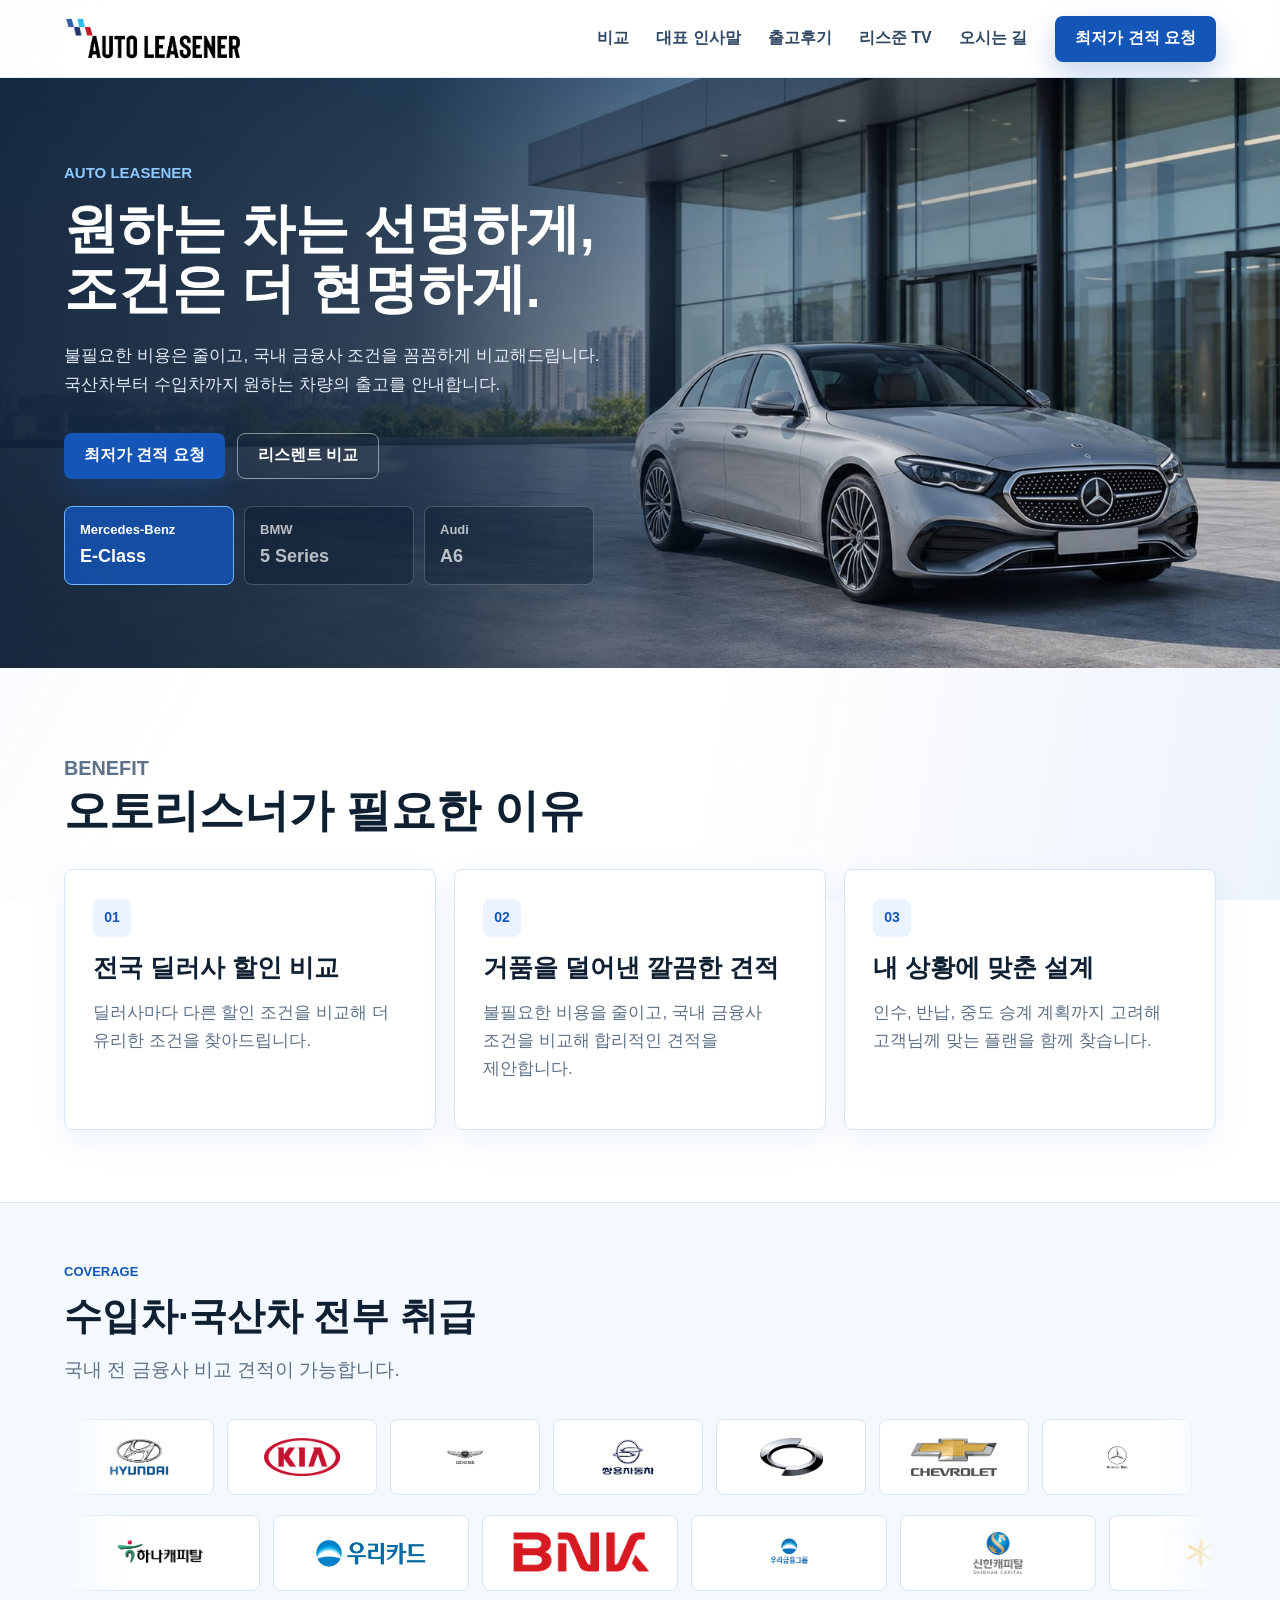
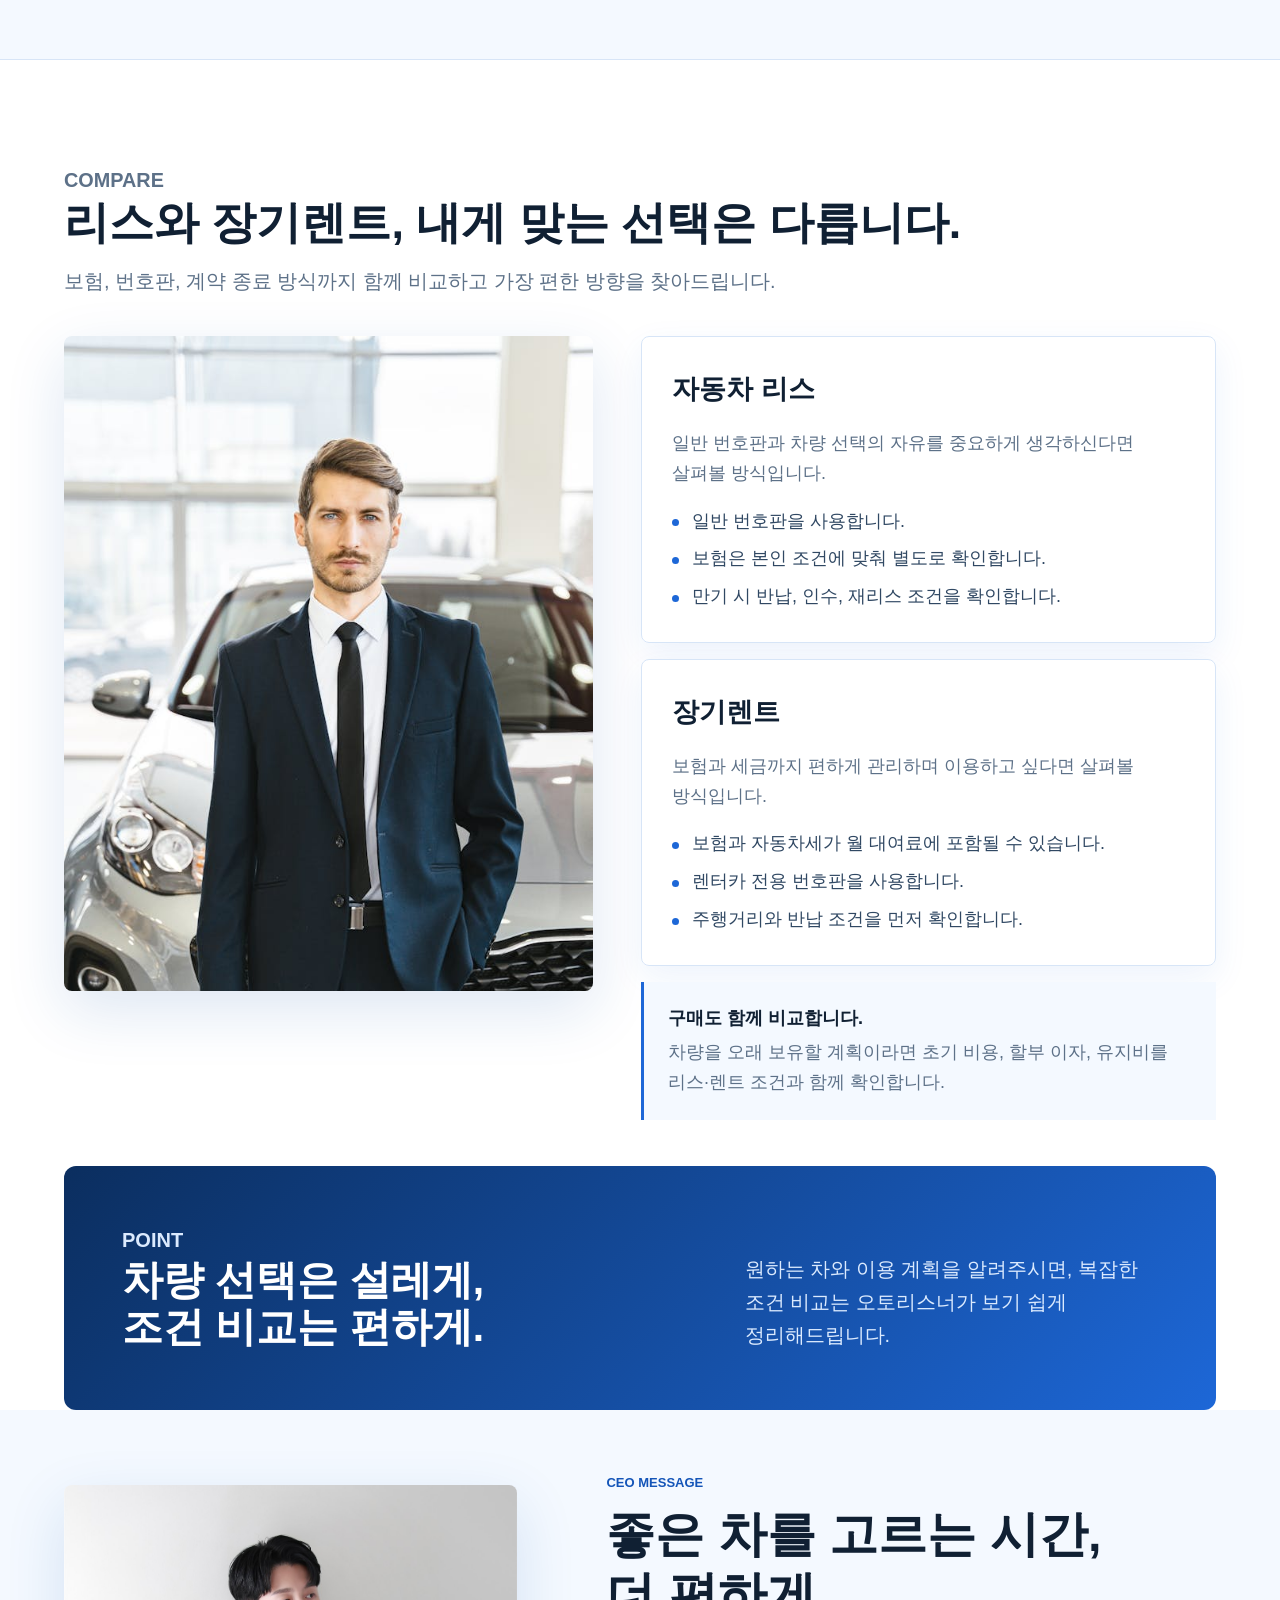
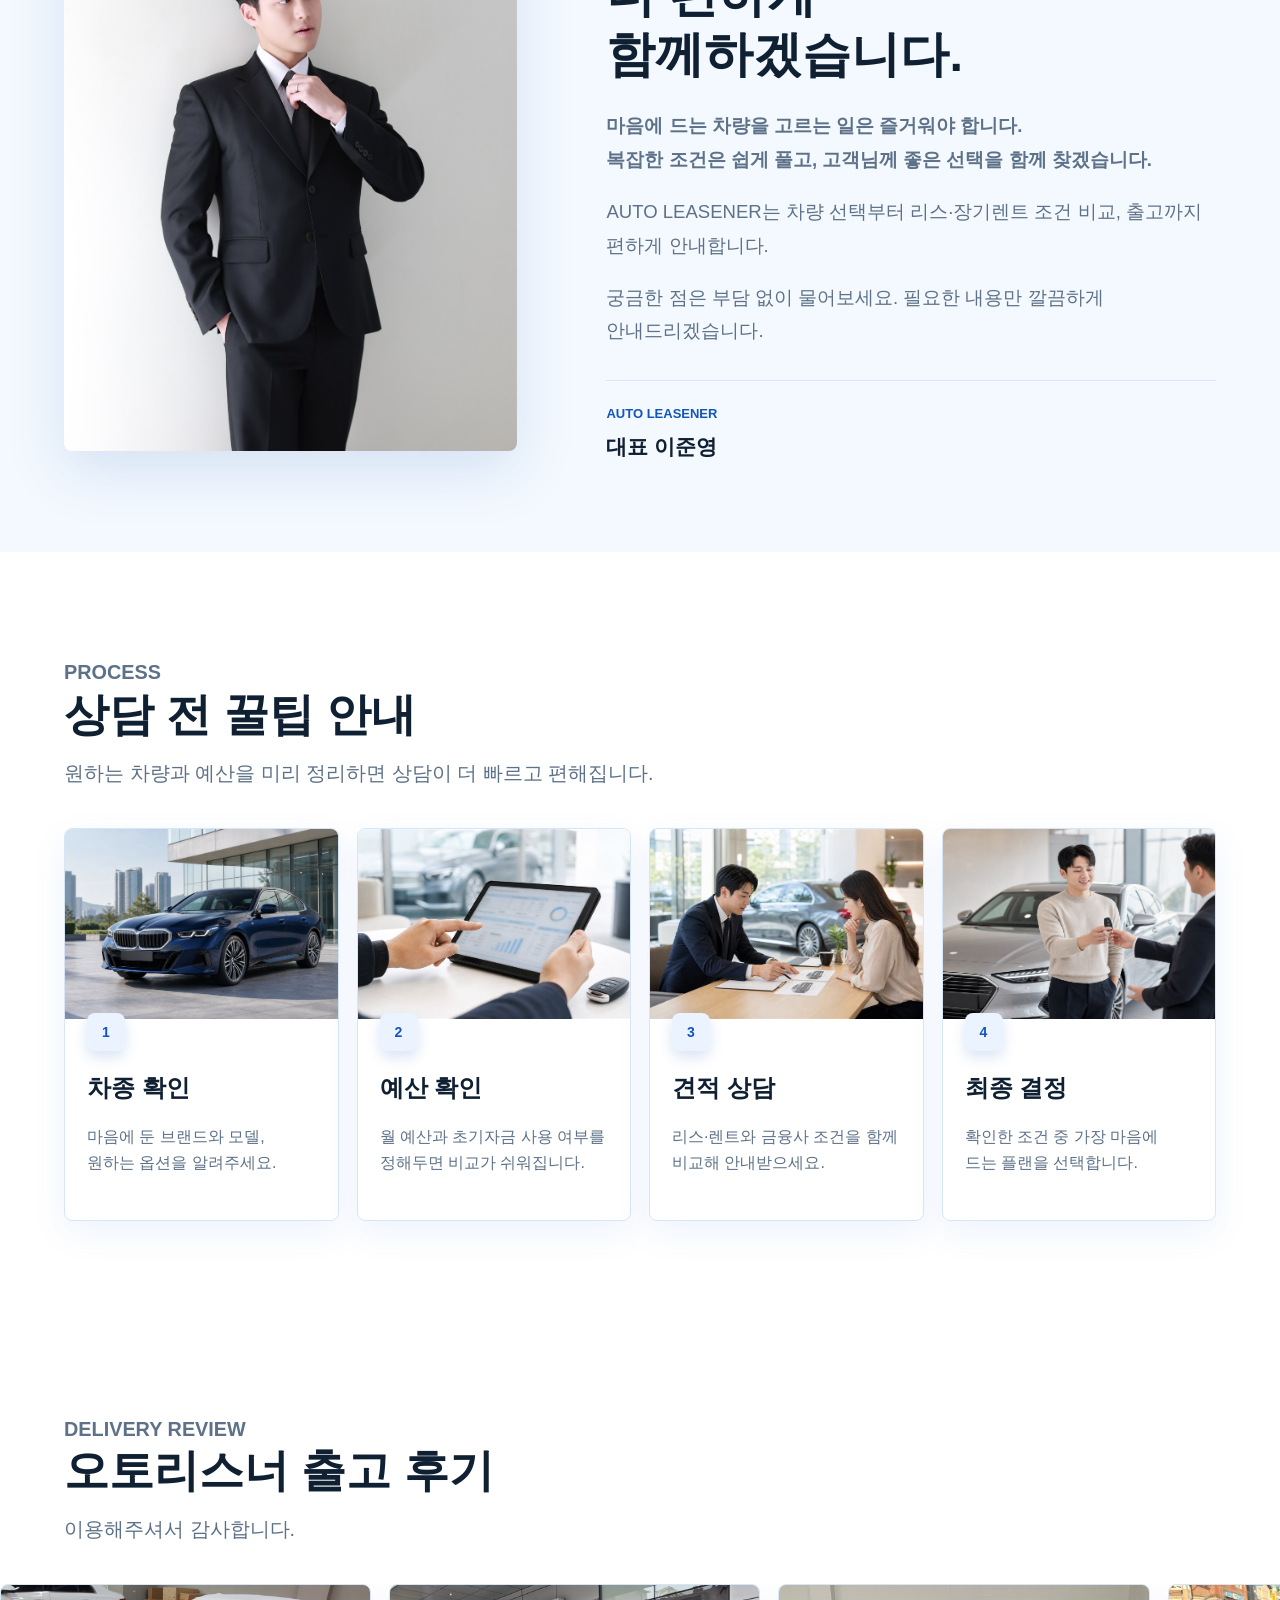
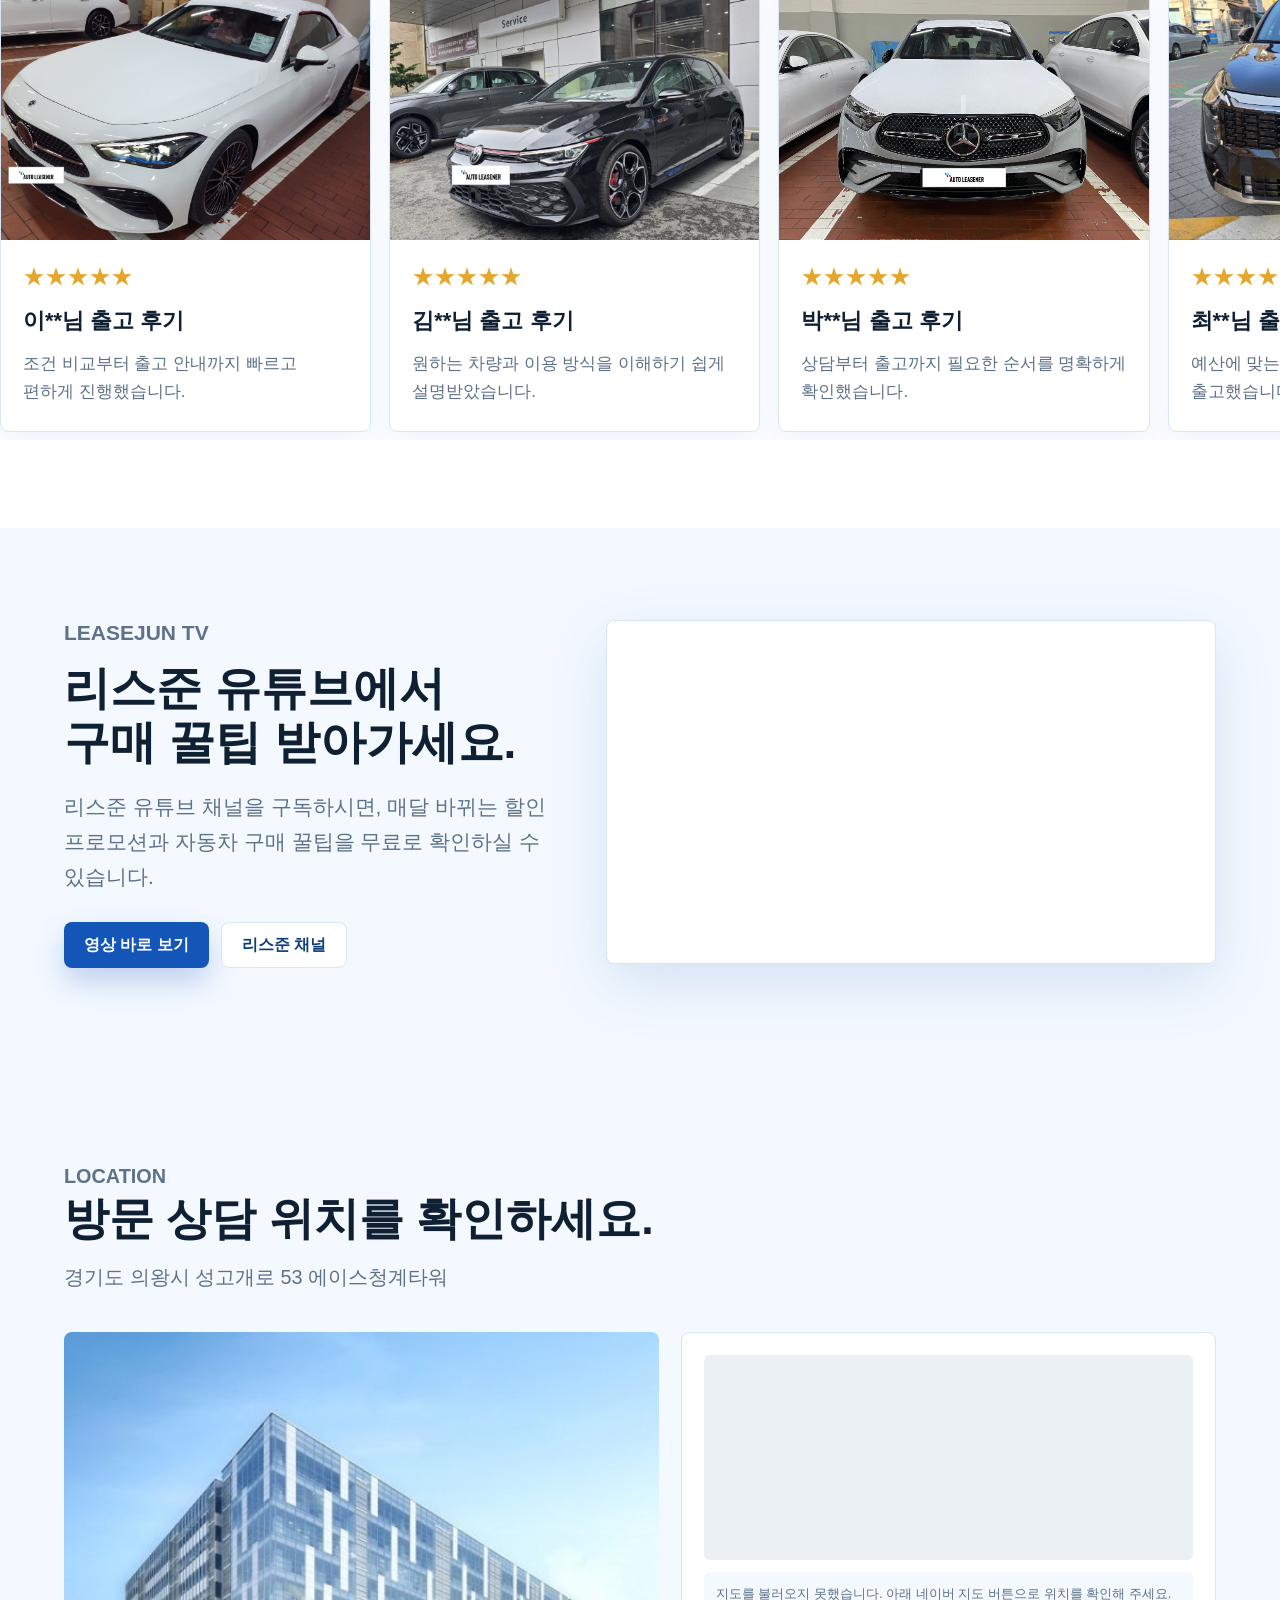
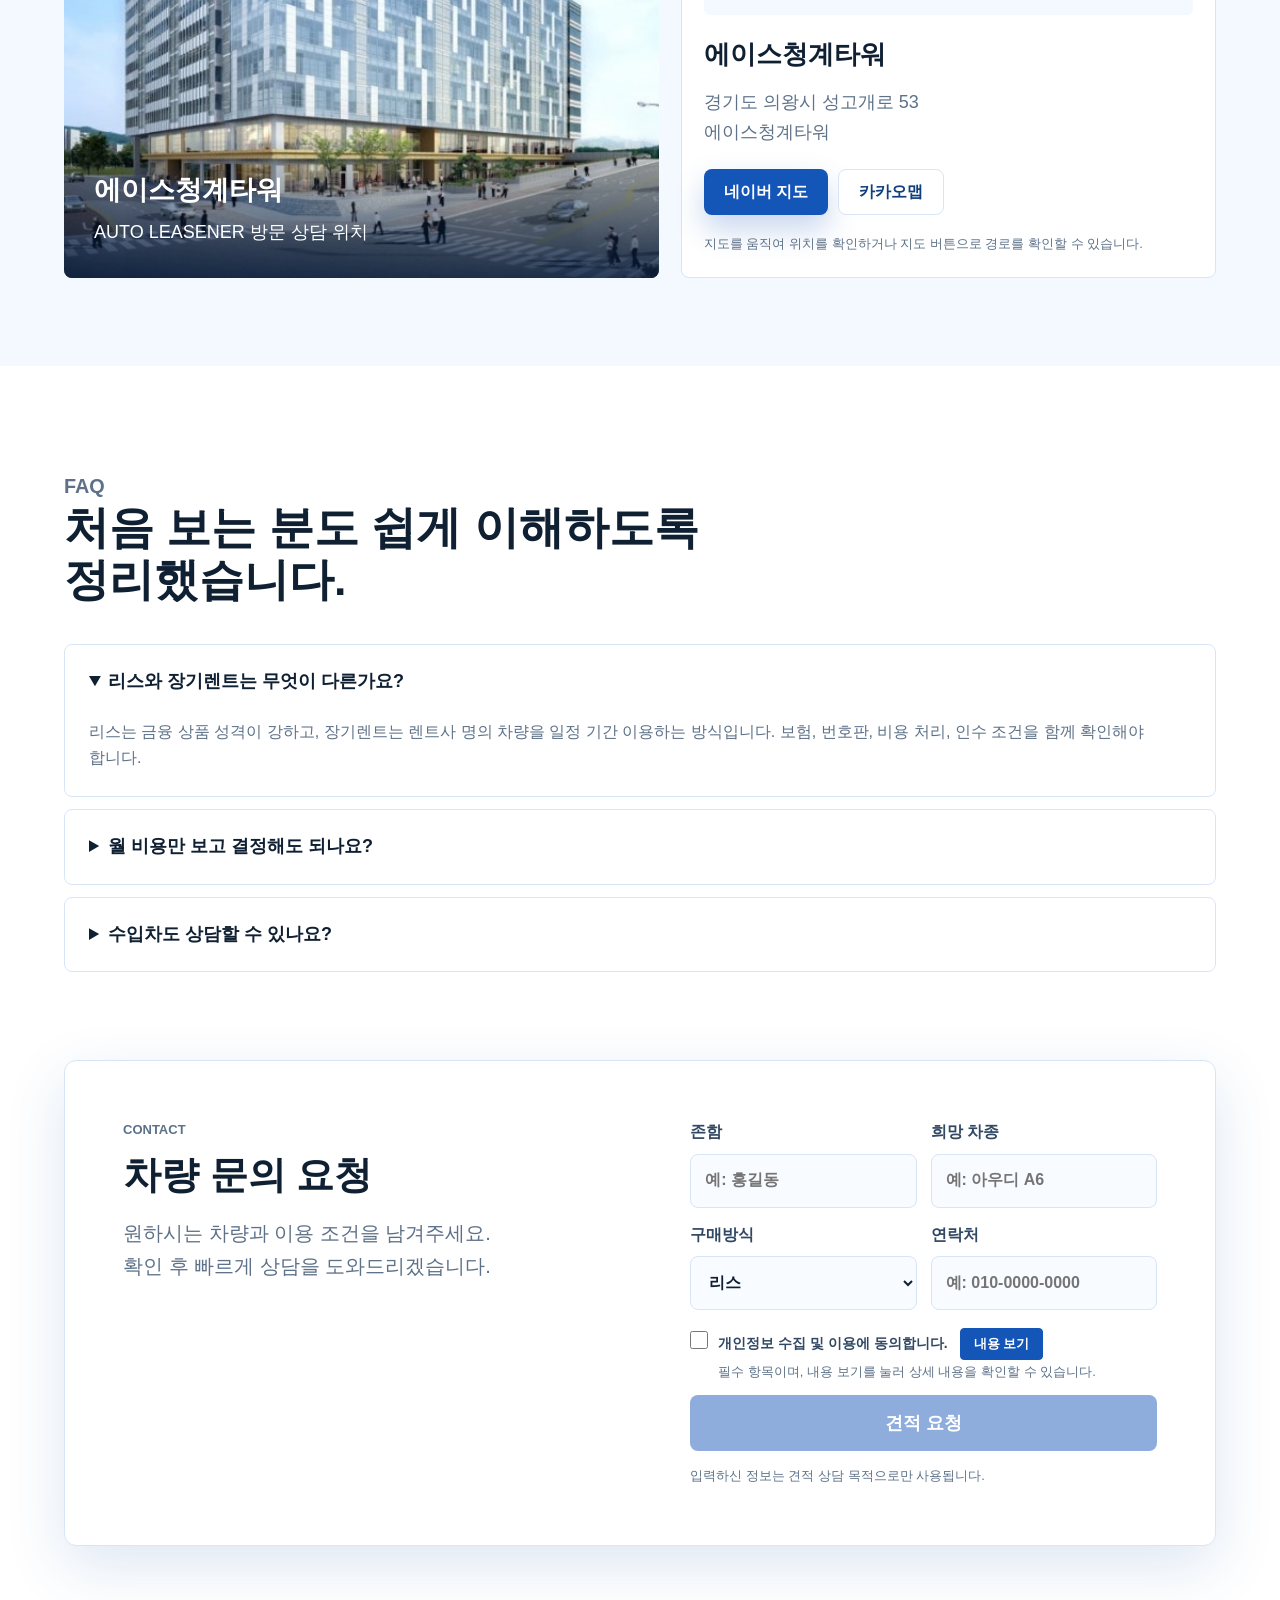
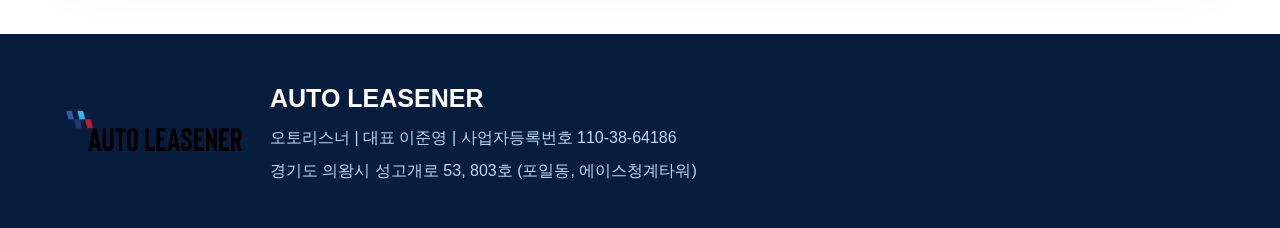
==== commit 35551908: "Simplify lead form and add mobile ad landing page" ====
--- a/index.html
+++ b/index.html
@@ -3,30 +3,42 @@
   <head>
     <meta charset="utf-8">
     <meta name="viewport" content="width=device-width, initial-scale=1">
-    <title>AUTO LEASENER | 자동차 리스·렌트·구매 상담</title>
-    <meta name="description" content="AUTO LEASENER는 자동차 리스, 장기렌트, 구매 조건을 쉽게 비교하고 상담까지 연결하는 자동차 금융 상담 홈페이지입니다.">
+    <title>오토리스너 | 자동차 리스·장기렌트 비교견적 · 리스준</title>
+    <meta name="description" content="오토리스너(AUTO LEASENER)는 자동차 리스·장기렌트 비교견적 상담과 리스준 유튜브 자동차 구매 정보를 안내합니다.">
     <meta name="keywords" content="오토리스너, AUTO LEASENER, 자동차리스, 장기렌트, 수입차리스, 자동차구매, 리스준">
     <meta name="robots" content="index, follow">
     <meta property="og:type" content="website">
     <meta property="og:locale" content="ko_KR">
-    <meta property="og:title" content="AUTO LEASENER | 자동차 리스·렌트·구매 상담">
-    <meta property="og:description" content="리스, 렌트, 구매 조건을 한눈에 비교하고 내 상황에 맞는 상담으로 이어집니다.">
+    <meta property="og:title" content="오토리스너 | 자동차 리스·장기렌트 비교견적 · 리스준">
+    <meta property="og:description" content="자동차 리스·장기렌트 비교견적 상담과 리스준 유튜브 구매 정보를 확인하세요.">
     <meta property="og:image" content="https://autoleasener.co.kr/assets/hero-mercedes-eclass-right.jpg">
     <meta property="og:url" content="https://autoleasener.co.kr/">
     <meta name="twitter:card" content="summary_large_image">
     <link rel="canonical" href="https://autoleasener.co.kr/">
-    <link rel="icon" href="./assets/autoleasener-logo.png">
+    <link rel="icon" href="/favicon.ico" sizes="any">
+    <link rel="icon" type="image/png" sizes="48x48" href="/assets/favicon-48.png">
+    <link rel="icon" type="image/png" sizes="96x96" href="/assets/favicon-96.png">
+    <link rel="apple-touch-icon" sizes="180x180" href="/apple-touch-icon.png">
     <link rel="manifest" href="./site.webmanifest">
     <link rel="stylesheet" href="./styles.css">
+    <!-- Google tag (gtag.js) -->
+    <script async src="https://www.googletagmanager.com/gtag/js?id=AW-730686317"></script>
+    <script>
+      window.dataLayer = window.dataLayer || [];
+      function gtag(){dataLayer.push(arguments);}
+      gtag('js', new Date());
+      gtag('config', 'AW-730686317');
+      gtag('config', 'AW-16607986905');
+    </script>
     <!-- Naver Search Advisor verification meta tag goes here after the owner code is issued. -->
     <script type="application/ld+json">
       {
         "@context": "https://schema.org",
-        "@type": "AutoDealer",
+        "@type": "LocalBusiness",
         "name": "AUTO LEASENER",
         "alternateName": "오토리스너",
         "url": "https://autoleasener.co.kr/",
-        "description": "자동차 리스, 장기렌트, 구매 비교 상담",
+        "description": "자동차 리스·장기렌트 비교견적 상담 및 리스준 유튜브 자동차 구매 정보 안내",
         "areaServed": "KR",
         "address": {
           "@type": "PostalAddress",
@@ -378,55 +390,37 @@
         <form class="contact-form" id="inquiry-form" action="https://formsubmit.co/dlwnsdud111_@naver.com" method="POST" aria-label="차량 문의 신청 폼">
           <input type="hidden" name="_subject" value="[오토리스너 홈페이지] 차량 문의 요청">
           <input type="hidden" name="_template" value="table">
+          <input type="hidden" name="_next" value="https://autoleasener.co.kr/thanks.html">
           <label>
-            원하는 차종
-            <input type="text" name="원하시는 차종" placeholder="예: BMW 5시리즈, 벤츠 E클래스">
+            존함
+            <input type="text" name="존함" autocomplete="name" placeholder="예: 홍길동" required>
           </label>
           <label>
-            연락처 / 지역
-            <input type="text" name="연락처 / 지역" placeholder="예: 010-0000-0000 / 경기 의왕">
-          </label>
-          <label>
-            초기자금
-            <input type="text" name="초기자금" placeholder="예: 무보증, 보증금 500만원, 선수금 10%">
+            희망 차종
+            <input type="text" name="희망 차종" placeholder="예: 아우디 A6" required>
           </label>
           <label>
             구매방식
-            <select name="구매방식">
+            <select name="구매방식" required>
               <option>리스</option>
               <option>렌트</option>
+              <option>할부</option>
               <option>현금</option>
-              <option>할부</option>
-              <option>상담 후 결정</option>
             </select>
           </label>
           <label>
-            계약년수
-            <select name="계약년수">
-              <option>36개월</option>
-              <option>48개월</option>
-              <option>60개월</option>
-              <option>상담 후 결정</option>
-            </select>
-          </label>
-          <label>
-            연간주행거리
-            <select name="연간주행거리">
-              <option>1만 km</option>
-              <option>2만 km</option>
-              <option>3만 km</option>
-              <option>상담 후 결정</option>
-            </select>
+            연락처
+            <input type="tel" name="연락처" autocomplete="tel" inputmode="tel" placeholder="예: 010-0000-0000" required>
           </label>
           <label class="privacy-consent">
             <input type="checkbox" id="privacy-consent" name="개인정보 수집 및 이용 동의" value="동의함" required>
             <span>
               개인정보 수집 및 이용에 동의합니다. <button class="privacy-open" type="button">내용 보기</button>
-              <small>체크 시 동의 안내문을 확인한 뒤 상담 신청을 진행할 수 있습니다.</small>
+              <small>필수 항목이며, 내용 보기를 눌러 상세 내용을 확인할 수 있습니다.</small>
             </span>
           </label>
-          <button type="submit" disabled>상담 신청하기</button>
-          <p class="form-note">개인정보 동의에 체크하셔야 상담 신청이 가능합니다.</p>
+          <button type="submit" disabled>견적 요청</button>
+          <p class="form-note">입력하신 정보는 견적 상담 목적으로만 사용됩니다.</p>
         </form>
         <dialog class="privacy-dialog" id="privacy-dialog" aria-labelledby="privacy-title">
           <div class="privacy-dialog-head">
@@ -437,7 +431,7 @@
             <p>차량 문의 상담을 위해 아래 정보를 수집하고 이용합니다.</p>
             <dl>
               <dt>수집 항목</dt>
-              <dd>원하시는 차종, 연락처/지역, 초기자금, 구매방식, 계약년수, 연간주행거리</dd>
+              <dd>존함, 희망 차종, 구매방식, 연락처</dd>
               <dt>이용 목적</dt>
               <dd>차량 견적 확인, 리스·렌트 상담 안내 및 상담 회신</dd>
               <dt>전달 방식</dt>
--- a/styles.css
+++ b/styles.css
@@ -1625,6 +1625,161 @@
   grid-column: 1 / -1;
 }
 
+.lead-page {
+  min-height: 100vh;
+  color: var(--ink);
+  background: linear-gradient(135deg, #eef5ff 0%, #f8fbff 46%, #ffffff 100%);
+}
+
+.lead-header {
+  display: flex;
+  align-items: center;
+  justify-content: space-between;
+  width: min(1100px, calc(100% - 40px));
+  margin: 0 auto;
+  padding: 22px 0;
+}
+
+.lead-header img {
+  display: block;
+  width: 210px;
+  height: auto;
+}
+
+.lead-header span {
+  color: var(--blue-900);
+  font-weight: 800;
+}
+
+.lead-main {
+  display: grid;
+  grid-template-columns: .9fr 1.1fr;
+  gap: 56px;
+  align-items: center;
+  width: min(1100px, calc(100% - 40px));
+  min-height: calc(100vh - 150px);
+  margin: 0 auto;
+  padding: 36px 0 60px;
+}
+
+.lead-intro h1 {
+  margin: 10px 0 18px;
+  font-size: clamp(42px, 5vw, 68px);
+  line-height: 1.08;
+}
+
+.lead-intro > p:last-of-type {
+  max-width: 520px;
+  color: var(--muted);
+  font-size: 19px;
+  line-height: 1.7;
+}
+
+.lead-intro ul {
+  display: grid;
+  gap: 8px;
+  margin: 24px 0 0;
+  padding: 0;
+  list-style: none;
+  font-weight: 800;
+}
+
+.lead-intro li::before {
+  content: "✓";
+  margin-right: 9px;
+  color: var(--blue-700);
+}
+
+.lead-card {
+  padding: 34px;
+  background: #fff;
+  border: 1px solid rgba(41, 84, 139, .15);
+  border-radius: 16px;
+  box-shadow: 0 24px 70px rgba(14, 51, 96, .14);
+}
+
+.lead-card h2 {
+  margin: 0 0 22px;
+  font-size: 30px;
+}
+
+.lead-form {
+  gap: 16px;
+}
+
+.lead-footer {
+  padding: 18px 20px 24px;
+  color: #6e7f93;
+  text-align: center;
+  font-size: 13px;
+}
+
+@media (max-width: 760px) {
+  .lead-header {
+    width: min(100% - 28px, 620px);
+    padding: 14px 0;
+  }
+
+  .lead-header img {
+    width: 150px;
+  }
+
+  .lead-header span {
+    font-size: 12px;
+  }
+
+  .lead-main {
+    display: block;
+    width: min(100% - 24px, 620px);
+    min-height: auto;
+    padding: 4px 0 28px;
+  }
+
+  .lead-intro {
+    padding: 8px 4px 18px;
+  }
+
+  .lead-intro h1 {
+    margin: 5px 0 9px;
+    font-size: 32px;
+  }
+
+  .lead-intro > p:last-of-type {
+    font-size: 15px;
+    line-height: 1.55;
+  }
+
+  .lead-intro ul {
+    display: none;
+  }
+
+  .lead-card {
+    padding: 20px 16px;
+    border-radius: 12px;
+  }
+
+  .lead-card h2 {
+    margin-bottom: 14px;
+    font-size: 24px;
+  }
+
+  .lead-form {
+    grid-template-columns: 1fr;
+    gap: 12px;
+  }
+
+  .lead-form input,
+  .lead-form select {
+    min-height: 50px;
+  }
+
+  .lead-form button[type="submit"] {
+    position: sticky;
+    bottom: 8px;
+    z-index: 2;
+  }
+}
+
 .site-footer {
   padding-top: 44px;
   padding-bottom: 44px;
